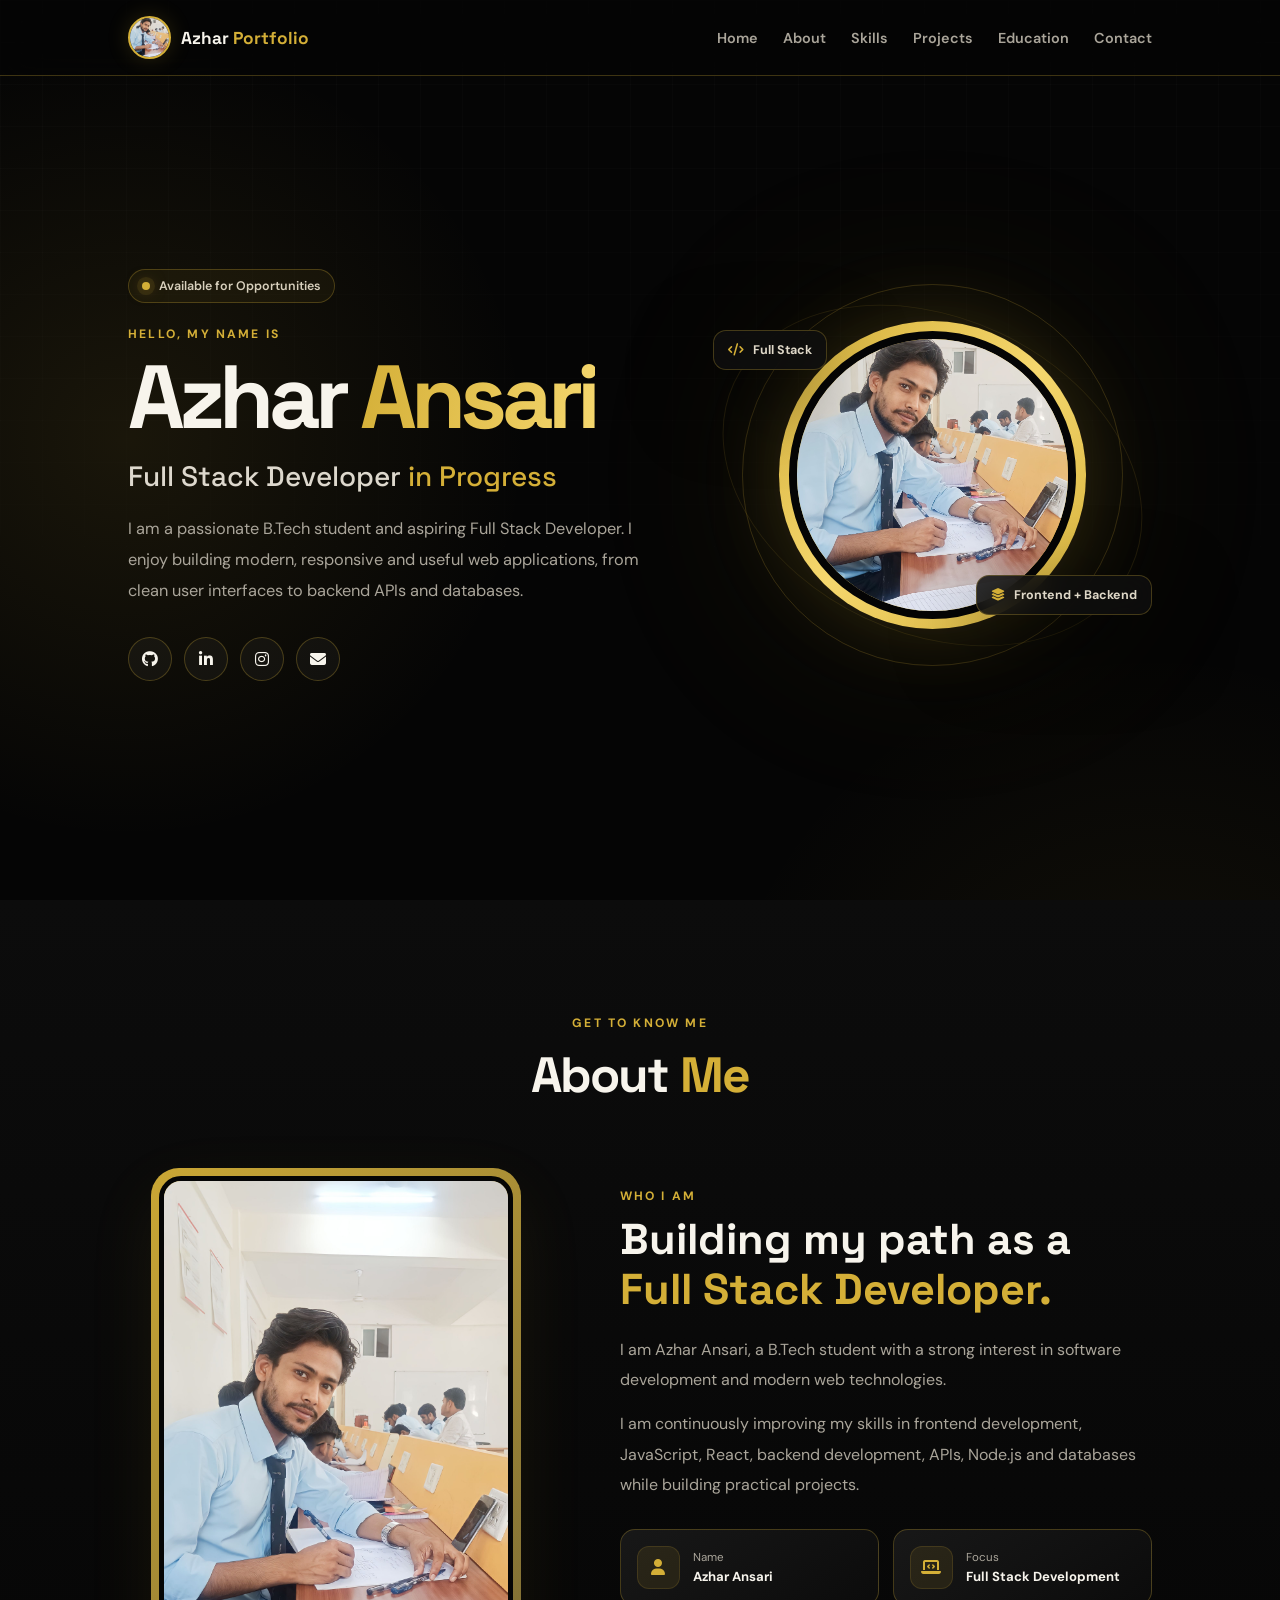
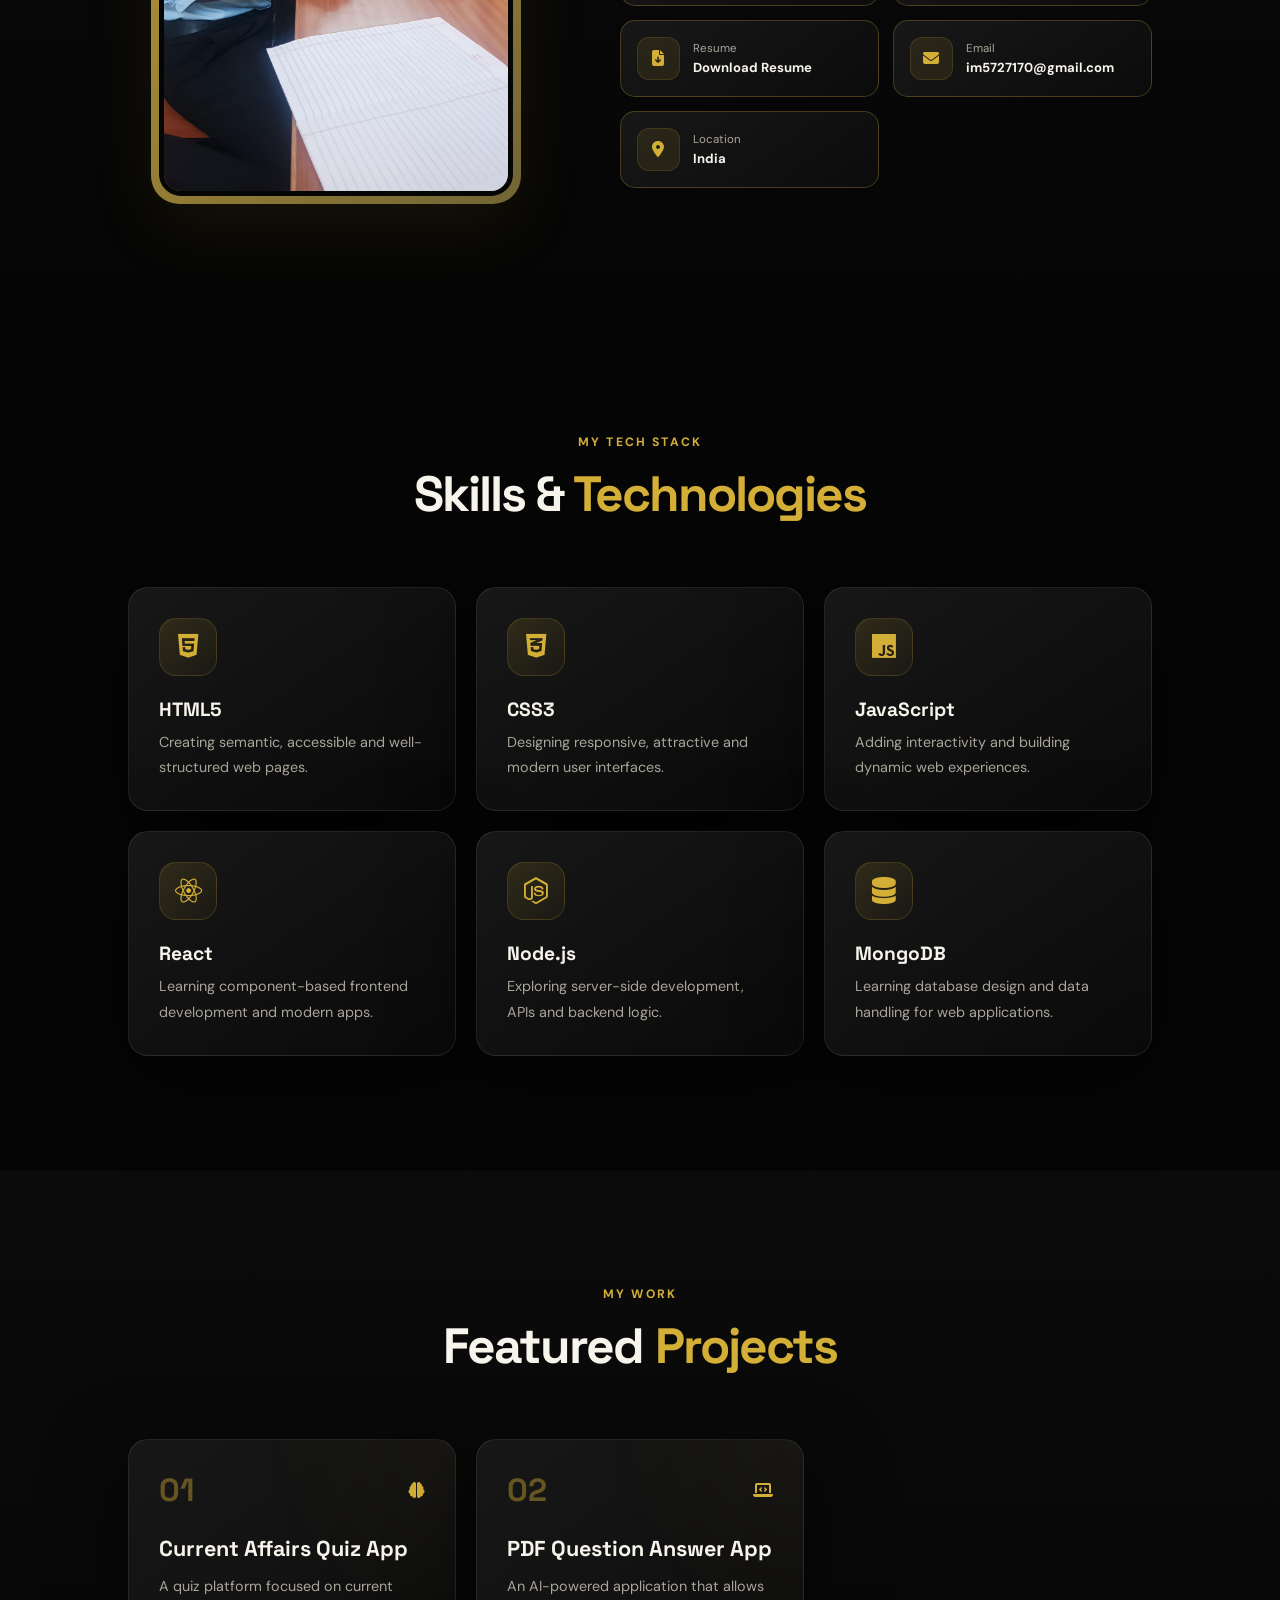
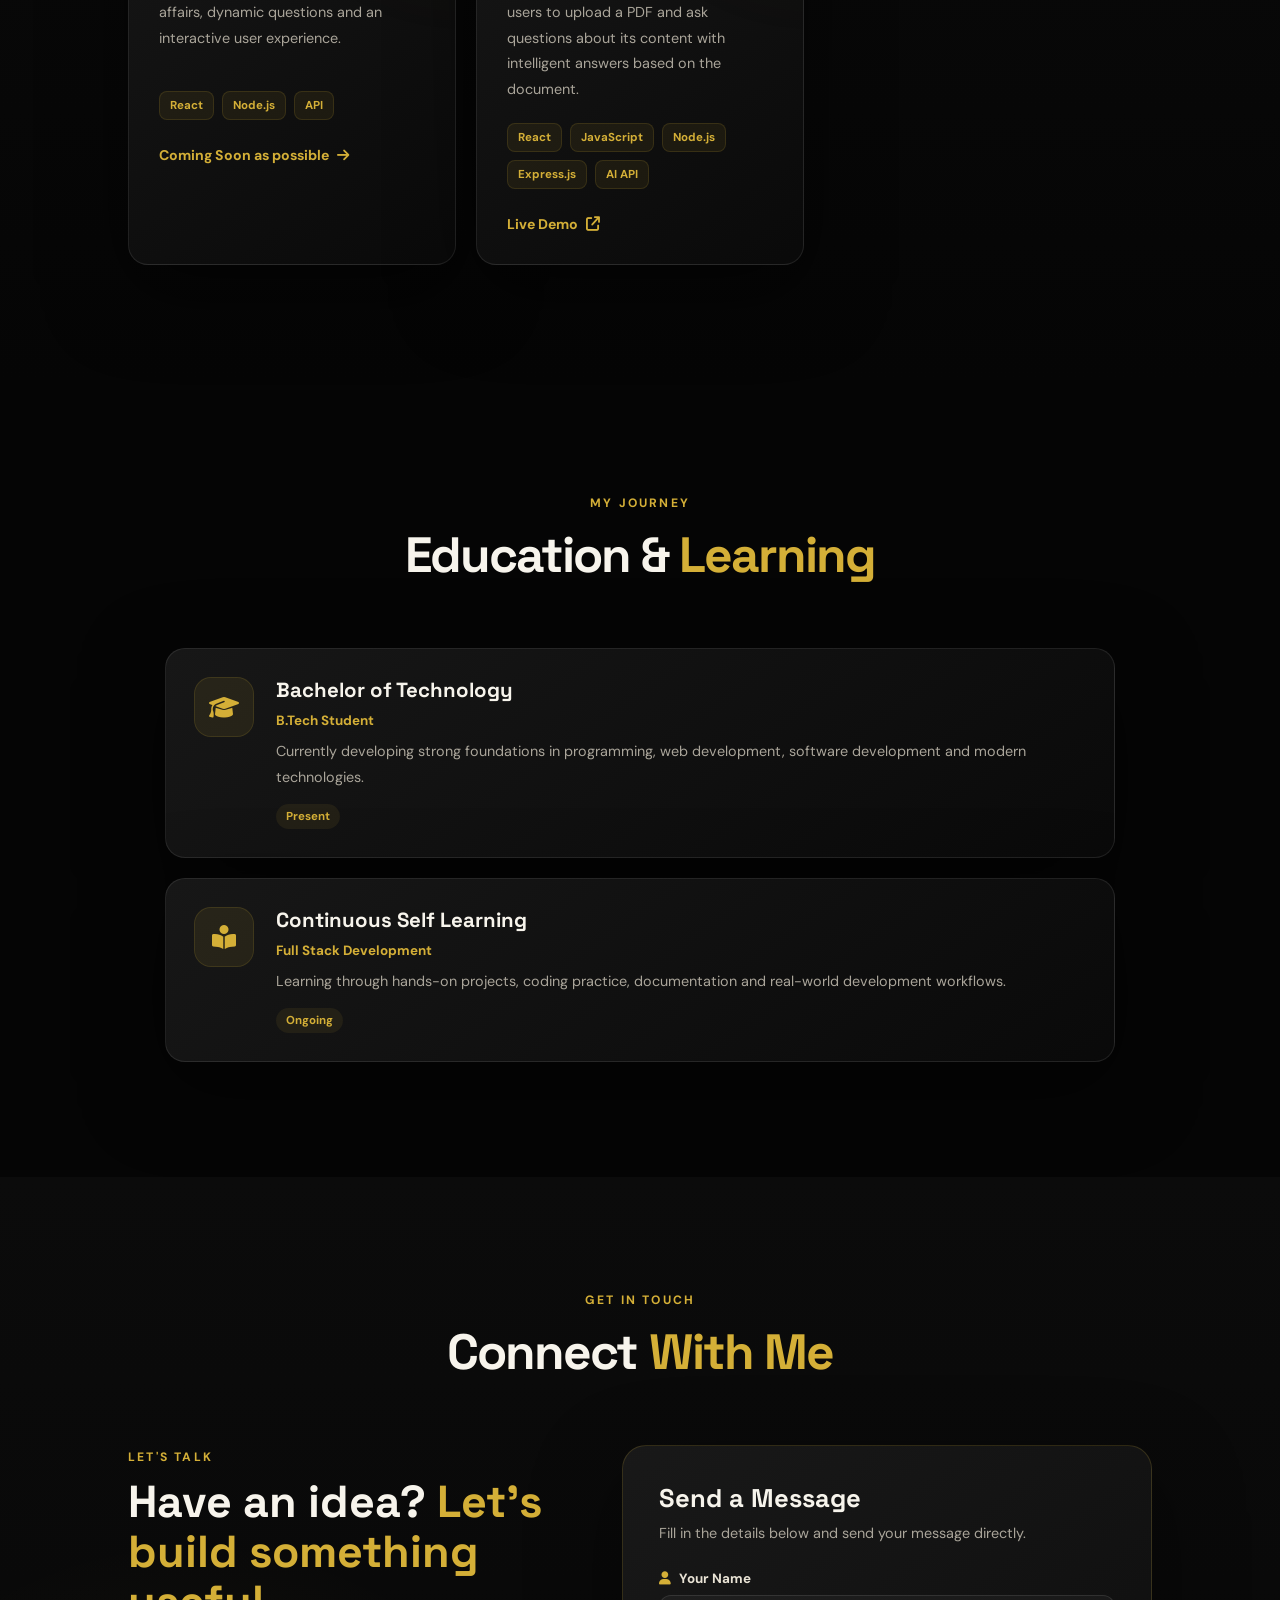
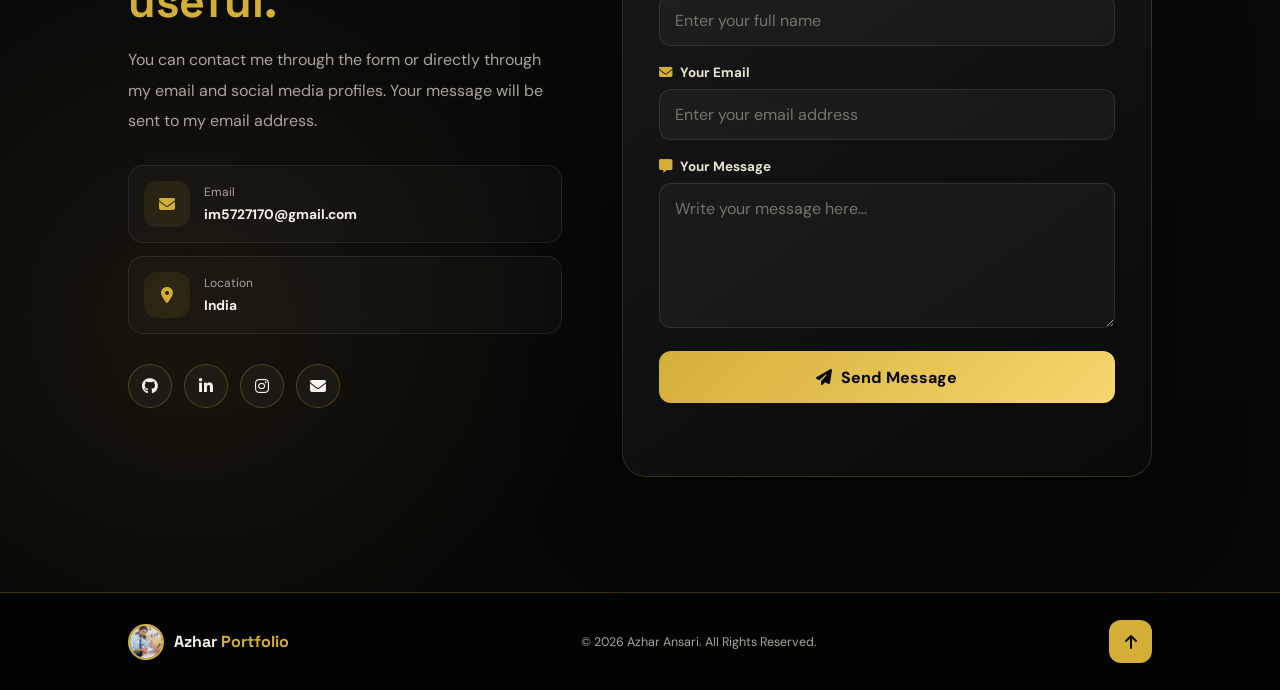
==== index.html @ 81a6ac92 "Sep 5, 2026, 10:34 PM" ====
<!DOCTYPE html>
<html lang="en">

<head>
    <meta charset="UTF-8">
    <meta name="viewport" content="width=device-width, initial-scale=1.0">

    <meta name="description" content="Azhar Ansari - Full Stack Developer Portfolio">

    <title>Azhar Ansari | Full Stack Developer</title>

    <!-- CSS -->
    <link rel="stylesheet" href="style.css">

    <!-- Font Awesome Icons -->
    <link rel="stylesheet" href="https://cdnjs.cloudflare.com/ajax/libs/font-awesome/6.5.2/css/all.min.css">
</head>

<body>

    <!-- ================= NAVBAR ================= -->

    <header class="header">

        <a href="#home" class="logo">

            <!-- Apni photo images folder me profile.jpg naam se rakho -->

            <img src="images/profile.jpg" alt="Azhar Ansari">

            <span>
                Azhar <b>Portfolio</b>
            </span>

        </a>


        <nav class="navbar">

            <a href="#home">Home</a>

            <a href="#about">About</a>

            <a href="#skills">Skills</a>

            <a href="#projects">Projects</a>

            <a href="#education">Education</a>

            <a href="#contact">Contact</a>

        </nav>

    </header>


    <main>

        <!-- ================= HOME ================= -->

        <section class="home" id="home">

            <div class="home-content">

                <div class="hero-badge">

                    <span class="status-dot"></span>

                    Available for Opportunities

                </div>


                <p class="eyebrow">
                    HELLO, MY NAME IS
                </p>


                <h1>
                    Azhar <span>Ansari</span>
                </h1>


                <h2>
                    Full Stack Developer
                    <span>in Progress</span>
                </h2>


                <p class="hero-description">

                    I am a passionate B.Tech student and aspiring Full Stack
                    Developer. I enjoy building modern, responsive and useful
                    web applications, from clean user interfaces to backend
                    APIs and databases.

                </p>

                <!-- Social Media -->

                <div class="social-icons">


                    <a href="https://github.com/CoderAzharAnsari62" target="_blank" rel="noopener noreferrer"
                        title="GitHub">

                        <i class="fa-brands fa-github"></i>

                    </a>


                    <a href="https://www.linkedin.com/in/azhar-ansari-329390325" target="_blank"
                        rel="noopener noreferrer" title="LinkedIn">

                        <i class="fa-brands fa-linkedin-in"></i>

                    </a>


                    <a href="https://www.instagram.com/ialexazhar62" target="_blank" rel="noopener noreferrer"
                        title="Instagram">

                        <i class="fa-brands fa-instagram"></i>

                    </a>


                    <a href="mailto:im5727170@gmail.com" title="Send Email">

                        <i class="fa-solid fa-envelope"></i>

                    </a>


                </div>

            </div>



            <!-- Profile Image -->

            <div class="hero-image-area">

                <div class="orbit orbit-one"></div>

                <div class="orbit orbit-two"></div>

                <div class="profile-glow"></div>


                <div class="profile-frame">

                    <img src="images/profile.jpg" alt="Azhar Ansari">

                </div>


                <div class="floating-card card-code">

                    <i class="fa-solid fa-code"></i>

                    <span>Full Stack</span>

                </div>


                <div class="floating-card card-stack">

                    <i class="fa-solid fa-layer-group"></i>

                    <span>Frontend + Backend</span>

                </div>

            </div>

        </section>



        <!-- ================= ABOUT ================= -->

        <section class="section about" id="about">

            <div class="section-heading">

                <p>GET TO KNOW ME</p>

                <h2>
                    About <span>Me</span>
                </h2>

            </div>


            <div class="about-grid">


                <div class="about-image">

                    <div class="about-image-frame">

                        <img src="images/profile.jpg" alt="Azhar Ansari">

                    </div>

                </div>



                <div class="about-content">

                    <span class="mini-label">
                        WHO I AM
                    </span>


                    <h3>

                        Building my path as a

                        <span>
                            Full Stack Developer.
                        </span>

                    </h3>


                    <p>

                        I am Azhar Ansari, a B.Tech student with a strong
                        interest in software development and modern web
                        technologies.

                    </p>


                    <p>

                        I am continuously improving my skills in frontend
                        development, JavaScript, React, backend development,
                        APIs, Node.js and databases while building practical
                        projects.

                    </p>



                    <div class="about-info">


                        <div class="info-item">

                            <i class="fa-solid fa-user"></i>

                            <div>

                                <small>Name</small>

                                <strong>Azhar Ansari</strong>

                            </div>

                        </div>



                        <div class="info-item">

                            <i class="fa-solid fa-laptop-code"></i>

                            <div>

                                <small>Focus</small>

                                <strong>
                                    Full Stack Development
                                </strong>

                            </div>

                        </div>

                        <a href="Azhar_Resume.pdf" class="info-item resume-btn" download>
                            <i class="fa-solid fa-file-arrow-down"></i>

                            <div>
                                <small>Resume</small>
                                <strong>Download Resume</strong>
                            </div>
                        </a>

                        <a class="info-item" href="mailto:im5727170@gmail.com">

                            <i class="fa-solid fa-envelope"></i>

                            <div>

                                <small>Email</small>

                                <strong>
                                    im5727170@gmail.com
                                </strong>

                            </div>

                        </a>



                        <div class="info-item">

                            <i class="fa-solid fa-location-dot"></i>

                            <div>

                                <small>Location</small>

                                <strong>India</strong>

                            </div>

                        </div>


                    </div>

                </div>


            </div>

        </section>



        <!-- ================= SKILLS ================= -->

        <section class="section skills" id="skills">

            <div class="section-heading">

                <p>MY TECH STACK</p>

                <h2>
                    Skills & <span>Technologies</span>
                </h2>

            </div>


            <div class="skills-grid">


                <article class="skill-card" onclick="window.location.href='html5.html'">

                    <div class="skill-icon">

                        <i class="fa-brands fa-html5"></i>

                    </div>

                    <h3>HTML5</h3>

                    <p>
                        Creating semantic, accessible and
                        well-structured web pages.
                    </p>

                </article>



                <article class="skill-card">

                    <div class="skill-icon">

                        <i class="fa-brands fa-css3-alt"></i>

                    </div>

                    <h3>CSS3</h3>

                    <p>
                        Designing responsive, attractive and
                        modern user interfaces.
                    </p>

                </article>



                <article class="skill-card">

                    <div class="skill-icon">

                        <i class="fa-brands fa-js"></i>

                    </div>

                    <h3>JavaScript</h3>

                    <p>
                        Adding interactivity and building
                        dynamic web experiences.
                    </p>

                </article>



                <article class="skill-card">

                    <div class="skill-icon">

                        <i class="fa-brands fa-react"></i>

                    </div>

                    <h3>React</h3>

                    <p>
                        Learning component-based frontend
                        development and modern apps.
                    </p>

                </article>



                <article class="skill-card">

                    <div class="skill-icon">

                        <i class="fa-brands fa-node-js"></i>

                    </div>

                    <h3>Node.js</h3>

                    <p>
                        Exploring server-side development,
                        APIs and backend logic.
                    </p>

                </article>



                <article class="skill-card">

                    <div class="skill-icon">

                        <i class="fa-solid fa-database"></i>

                    </div>

                    <h3>MongoDB</h3>

                    <p>
                        Learning database design and data
                        handling for web applications.
                    </p>

                </article>


            </div>

        </section>



        <!-- ================= PROJECTS ================= -->

        <section class="section projects" id="projects">

            <div class="section-heading">

                <p>MY WORK</p>

                <h2>
                    Featured <span>Projects</span>
                </h2>

            </div>


            <div class="projects-grid">


                <article class="project-card">

                    <div class="project-top">

                        <span>01</span>

                        <i class="fa-solid fa-brain"></i>

                    </div>


                    <h3>
                        Current Affairs Quiz App
                    </h3>


                    <p>

                        A quiz platform focused on current affairs,
                        dynamic questions and an interactive user
                        experience.

                    </p>


                    <div class="project-tags">

                        <span>React</span>

                        <span>Node.js</span>

                        <span>API</span>

                    </div>


                    <a href="#home" class="project-link">

                        Coming Soon as possible

                        <i class="fa-solid fa-arrow-right"></i>

                    </a>

                </article>



                <!-- <article class="project-card">

                    <div class="project-top">

                        <span>02</span>

                        <i class="fa-solid fa-list-check"></i>

                    </div>


                    <h3>
                        Task Management App
                    </h3>


                    <p>

                        A practical application for organizing tasks
                        with a clean interface and simple productivity
                        focused functionality.

                    </p>


                    <div class="project-tags">

                        <span>HTML</span>

                        <span>CSS</span>

                        <span>JavaScript</span>

                    </div>


                    <a href="#home" class="project-link">

                        Project Details

                        <i class="fa-solid fa-arrow-right"></i>

                    </a>

                </article> -->



                <!-- <article class="project-card">

                    <div class="project-top">

                        <span>03</span>

                        <i class="fa-solid fa-laptop-code"></i>

                    </div>


                    <h3>
                        Developer Portfolio
                    </h3>


                    <p>

                        A responsive personal portfolio built to
                        showcase my skills, projects, social profiles
                        and development journey.

                    </p>


                    <div class="project-tags">

                        <span>HTML</span>

                        <span>CSS</span>

                        <span>Responsive</span>

                    </div>


                    <a href="#home" class="project-link">

                        View Project

                        <i class="fa-solid fa-arrow-right"></i>

                    </a>

                </article> -->

                <!-- PROJECT 02 -->
                <article class="project-card">

                    <div class="project-top">
                        <span>02</span>
                        <i class="fa-solid fa-laptop-code"></i>
                    </div>

                    <h3>
                        PDF Question Answer App
                    </h3>

                    <p>
                        An AI-powered application that allows users to upload
                        a PDF and ask questions about its content with intelligent
                        answers based on the document.
                    </p>

                    <div class="project-tags">
                        <span>React</span>
                        <span>JavaScript</span>
                        <span>Node.js</span>
                        <span>Express.js</span>
                        <span>AI API</span>
                    </div>

                    <a href="https://pdf-question-app-frontend.onrender.com" class="project-link" target="_blank"
                        rel="noopener noreferrer">

                        Live Demo

                        <i class="fa-solid fa-arrow-up-right-from-square"></i>

                    </a>

                </article>

            </div>

        </section>



        <!-- ================= EDUCATION ================= -->

        <section class="section education" id="education">

            <div class="section-heading">

                <p>MY JOURNEY</p>

                <h2>
                    Education & <span>Learning</span>
                </h2>

            </div>


            <div class="education-list">


                <article class="education-card">

                    <div class="education-icon">

                        <i class="fa-solid fa-graduation-cap"></i>

                    </div>


                    <div>

                        <h3>
                            Bachelor of Technology
                        </h3>


                        <span class="education-role">
                            B.Tech Student
                        </span>


                        <p>

                            Currently developing strong foundations
                            in programming, web development,
                            software development and modern
                            technologies.

                        </p>


                        <span class="education-status">
                            Present
                        </span>

                    </div>

                </article>



                <article class="education-card">

                    <div class="education-icon">

                        <i class="fa-solid fa-book-open-reader"></i>

                    </div>


                    <div>

                        <h3>
                            Continuous Self Learning
                        </h3>


                        <span class="education-role">
                            Full Stack Development
                        </span>


                        <p>

                            Learning through hands-on projects,
                            coding practice, documentation and
                            real-world development workflows.

                        </p>


                        <span class="education-status">
                            Ongoing
                        </span>

                    </div>

                </article>


            </div>

        </section>



        <!-- ================= CONTACT ================= -->

        <section class="section contact" id="contact">

            <div class="section-heading">

                <p>GET IN TOUCH</p>

                <h2>
                    Connect <span>With Me</span>
                </h2>

            </div>


            <div class="contact-grid">


                <div class="contact-content">

                    <span class="mini-label">
                        LET'S TALK
                    </span>


                    <h3>

                        Have an idea?

                        <span>
                            Let's build something useful.
                        </span>

                    </h3>


                    <p>

                        You can contact me through the form or
                        directly through my email and social media
                        profiles. Your message will be sent to my
                        email address.

                    </p>



                    <div class="contact-list">


                        <a href="mailto:im5727170@gmail.com" class="contact-item">

                            <div class="contact-item-icon">

                                <i class="fa-solid fa-envelope"></i>

                            </div>


                            <div>

                                <small>Email</small>

                                <strong>
                                    im5727170@gmail.com
                                </strong>

                            </div>

                        </a>



                        <div class="contact-item">

                            <div class="contact-item-icon">

                                <i class="fa-solid fa-location-dot"></i>

                            </div>


                            <div>

                                <small>Location</small>

                                <strong>India</strong>

                            </div>

                        </div>


                    </div>



                    <div class="social-icons contact-social">


                        <a href="https://github.com/CoderAzharAnsari62" target="_blank">

                            <i class="fa-brands fa-github"></i>

                        </a>



                        <a href="https://www.linkedin.com/in/azhar-ansari-329390325" target="_blank">

                            <i class="fa-brands fa-linkedin-in"></i>

                        </a>



                        <a href="https://www.instagram.com/ialexazhar62" target="_blank">

                            <i class="fa-brands fa-instagram"></i>

                        </a>



                        <a href="mailto:im5727170@gmail.com">

                            <i class="fa-solid fa-envelope"></i>

                        </a>


                    </div>


                </div>



                <!-- CONTACT FORM -->

                <div class="contact-form-card">


                    <div class="form-heading">

                        <h3>Send a Message</h3>

                        <p>
                            Fill in the details below and send your
                            message directly.
                        </p>

                    </div>



                    <form id="contactForm" action="https://formsubmit.co/ajax/im5727170@gmail.com" method="POST">


                        <input type="hidden" name="_subject" value="New Message from Azhar Ansari Portfolio">


                        <input type="hidden" name="_captcha" value="false">


                        <input type="hidden" name="_template" value="table">


                        <!-- Anti Spam -->

                        <input type="text" name="_honey" class="honeypot" tabindex="-1" autocomplete="off">



                        <div class="form-group">

                            <label for="name">

                                <i class="fa-solid fa-user"></i>

                                Your Name

                            </label>


                            <input type="text" id="name" name="name" placeholder="Enter your full name" required>

                        </div>



                        <div class="form-group">

                            <label for="email">

                                <i class="fa-solid fa-envelope"></i>

                                Your Email

                            </label>


                            <input type="email" id="email" name="email" placeholder="Enter your email address" required>

                        </div>



                        <div class="form-group">

                            <label for="message">

                                <i class="fa-solid fa-message"></i>

                                Your Message

                            </label>


                            <textarea id="message" name="message" placeholder="Write your message here..."
                                required></textarea>

                        </div>



                        <button type="submit" class="submit-btn" id="submitButton">

                            <i class="fa-solid fa-paper-plane"></i>

                            <span>Send Message</span>

                        </button>



                        <!-- Success / Error Text -->

                        <p id="formStatus" class="form-status" aria-live="polite"></p>


                    </form>

                </div>


            </div>

        </section>

    </main>



    <!-- ================= FOOTER ================= -->

    <footer>


        <a href="#home" class="footer-brand">

            <img src="images/profile.jpg" alt="Azhar Ansari">

            <span>
                Azhar <b>Portfolio</b>
            </span>

        </a>


        <p>
            © 2026 Azhar Ansari. All Rights Reserved.

        </p>


        <a href="#home" class="back-top" title="Back to top">

            <i class="fa-solid fa-arrow-up"></i>

        </a>


    </footer>



    <!-- JAVASCRIPT -->

    <script src="script.js"></script>


</body>

</html>
---- style.css ----
@import url("https://fonts.googleapis.com/css2?family=DM+Sans:wght@400;500;600;700&family=Space+Grotesk:wght@500;600;700&display=swap");

:root {
    --bg: #050505;
    --bg-soft: #0b0b0b;
    --panel: #101010;
    --panel-strong: #151515;

    --text: #f7f4ec;
    --muted: #aaa59a;

    --primary: #d4af37;
    --primary-2: #f5d76e;
    --primary-dark: #a98620;

    --gold-soft: rgba(212, 175, 55, 0.12);
    --gold-border: rgba(212, 175, 55, 0.28);

    --line: rgba(255, 255, 255, 0.09);

    --success: #70d99b;
    --danger: #ff7070;

    --shadow: 0 25px 80px rgba(0, 0, 0, 0.55);
}

/* ================= RESET ================= */

* {
    margin: 0;
    padding: 0;
    box-sizing: border-box;
}

html {
    scroll-behavior: smooth;
    scroll-padding-top: 95px;
}

body {
    font-family: "DM Sans", sans-serif;
    color: var(--text);

    background:
        radial-gradient(
            circle at 10% 8%,
            rgba(212, 175, 55, 0.10),
            transparent 25rem
        ),
        radial-gradient(
            circle at 90% 20%,
            rgba(212, 175, 55, 0.07),
            transparent 28rem
        ),
        var(--bg);

    overflow-x: hidden;
}

body::before {
    content: "";
    position: fixed;
    inset: 0;
    pointer-events: none;

    background-image:
        linear-gradient(
            rgba(255, 255, 255, 0.018) 1px,
            transparent 1px
        ),
        linear-gradient(
            90deg,
            rgba(255, 255, 255, 0.018) 1px,
            transparent 1px
        );

    background-size: 42px 42px;

    mask-image: linear-gradient(
        to bottom,
        black,
        transparent 85%
    );
}

img {
    display: block;
    max-width: 100%;
}

a {
    color: inherit;
}

section {
    position: relative;
}

/* ================= COMMON ================= */

.section {
    padding: 115px 10%;
}

.section-heading {
    text-align: center;
    margin-bottom: 62px;
}

.section-heading p,
.eyebrow,
.mini-label {
    color: var(--primary);
    font-size: 0.76rem;
    font-weight: 700;
    letter-spacing: 0.18em;
}

.section-heading p {
    margin-bottom: 12px;
}

.section-heading h2 {
    font-family: "Space Grotesk", sans-serif;
    font-size: clamp(2rem, 4vw, 3.1rem);
    letter-spacing: -0.04em;
}

.section-heading h2 span,
.about-content h3 span,
.contact-content h3 span {
    color: var(--primary);
}

/* ================= NAVBAR ================= */

.header {
    position: fixed;
    top: 0;
    left: 0;

    width: 100%;
    min-height: 76px;

    padding: 0 10%;

    display: flex;
    align-items: center;
    justify-content: space-between;

    gap: 25px;

    background: rgba(5, 5, 5, 0.82);

    border-bottom: 1px solid var(--gold-border);

    backdrop-filter: blur(18px);
    -webkit-backdrop-filter: blur(18px);

    z-index: 1000;
}

.logo,
.footer-brand {
    display: inline-flex;
    align-items: center;
    gap: 10px;

    text-decoration: none;

    font-family: "Space Grotesk", sans-serif;
    font-weight: 700;
}

.logo img {
    width: 43px;
    height: 43px;

    object-fit: cover;

    border-radius: 50%;

    border: 2px solid var(--primary);

    box-shadow:
        0 0 22px rgba(212, 175, 55, 0.18);
}

.logo span {
    font-size: 1.08rem;
}

.logo b,
.footer-brand b {
    color: var(--primary);
}

.navbar {
    display: flex;
    align-items: center;
    gap: 25px;
}

.navbar a {
    position: relative;

    color: var(--muted);

    text-decoration: none;

    font-size: 0.9rem;
    font-weight: 600;

    transition: color 0.25s ease;
}

.navbar a::after {
    content: "";

    position: absolute;

    left: 0;
    bottom: -9px;

    width: 0;
    height: 2px;

    background: linear-gradient(
        90deg,
        var(--primary),
        var(--primary-2)
    );

    border-radius: 99px;

    transition: width 0.25s ease;
}

.navbar a:hover {
    color: var(--primary-2);
}

.navbar a:hover::after {
    width: 100%;
}

/* ================= HOME ================= */

.home {
    min-height: 100vh;

    padding: 140px 10% 90px;

    display: grid;

    grid-template-columns:
        1.08fr
        0.92fr;

    align-items: center;

    gap: 70px;
}

.home-content {
    max-width: 690px;
}

.hero-badge {
    width: fit-content;

    display: inline-flex;
    align-items: center;

    gap: 9px;

    padding: 8px 13px;
    margin-bottom: 23px;

    color: #d8d0bd;

    background: rgba(212, 175, 55, 0.055);

    border: 1px solid var(--gold-border);

    border-radius: 999px;

    font-size: 0.78rem;
    font-weight: 600;
}

.status-dot {
    width: 8px;
    height: 8px;

    border-radius: 50%;

    background: var(--primary);

    box-shadow:
        0 0 0 5px rgba(212, 175, 55, 0.10),
        0 0 15px rgba(212, 175, 55, 0.5);
}

.eyebrow {
    margin-bottom: 12px;
}

.home h1 {
    font-family: "Space Grotesk", sans-serif;

    font-size: clamp(
        3.5rem,
        7vw,
        6.1rem
    );

    line-height: 0.96;

    letter-spacing: -0.065em;

    margin-bottom: 18px;
}

.home h1 span {
    background:
        linear-gradient(
            100deg,
            var(--primary),
            var(--primary-2)
        );

    -webkit-background-clip: text;
    background-clip: text;

    color: transparent;
}

.home h2 {
    font-family: "Space Grotesk", sans-serif;

    font-size: clamp(
        1.25rem,
        2.4vw,
        1.75rem
    );

    font-weight: 500;

    color: #ddd8cd;

    margin-bottom: 20px;
}

.home h2 span {
    color: var(--primary);
}

.hero-description {
    max-width: 630px;

    color: var(--muted);

    font-size: 1.02rem;

    line-height: 1.9;
}

/* ================= SOCIAL ICONS ================= */

.social-icons {
    display: flex;
    flex-wrap: wrap;

    gap: 12px;

    margin-top: 30px;
}

.social-icons a {
    width: 44px;
    height: 44px;

    display: grid;
    place-items: center;

    text-decoration: none;

    color: var(--text);

    background: rgba(255, 255, 255, 0.035);

    border: 1px solid var(--gold-border);

    border-radius: 50%;

    transition:
        transform 0.25s ease,
        color 0.25s ease,
        background 0.25s ease,
        border-color 0.25s ease;
}

.social-icons a:hover {
    transform: translateY(-5px);

    color: #080706;

    background: var(--primary);

    border-color: var(--primary);

    box-shadow:
        0 8px 25px rgba(212, 175, 55, 0.22);
}

/* ================= HERO IMAGE ================= */

.hero-image-area {
    position: relative;

    width: min(100%, 480px);

    aspect-ratio: 1;

    margin-inline: auto;

    display: grid;
    place-items: center;
}

.profile-glow {
    position: absolute;

    width: 65%;
    height: 65%;

    border-radius: 50%;

    background: var(--primary);

    filter: blur(120px);

    opacity: 0.13;
}

.profile-frame {
    position: relative;

    width: 70%;

    aspect-ratio: 1;

    padding: 10px;

    border-radius: 50%;

    background:
        linear-gradient(
            135deg,
            var(--primary),
            var(--primary-2),
            var(--primary)
        );

    box-shadow:
        0 0 80px rgba(212, 175, 55, 0.18);

    z-index: 2;
}

.profile-frame img {
    width: 100%;
    height: 100%;

    object-fit: cover;

    border-radius: 50%;

    border: 8px solid var(--bg);
}

.orbit {
    position: absolute;

    border: 1px solid rgba(212, 175, 55, 0.20);

    border-radius: 50%;
}

.orbit-one {
    width: 87%;
    height: 87%;
}

.orbit-two {
    width: 100%;
    height: 100%;

    border-color: rgba(212, 175, 55, 0.12);

    transform:
        rotate(25deg)
        scaleY(0.72);
}

.floating-card {
    position: absolute;

    z-index: 3;

    display: flex;
    align-items: center;

    gap: 9px;

    padding: 11px 14px;

    color: #ded7c7;

    background: rgba(15, 15, 15, 0.86);

    border: 1px solid var(--gold-border);

    border-radius: 13px;

    backdrop-filter: blur(12px);

    font-size: 0.78rem;
    font-weight: 700;

    box-shadow: var(--shadow);
}

.floating-card i {
    color: var(--primary);
}

.card-code {
    top: 17%;
    left: 0;
}

.card-stack {
    right: 0;
    bottom: 18%;
}

/* ================= ABOUT ================= */

.about {
    background:
        linear-gradient(
            180deg,
            #0c0c0c,
            #050505
        );
}

.about-grid {
    max-width: 1150px;

    margin: auto;

    display: grid;

    grid-template-columns:
        0.9fr
        1.15fr;

    gap: 75px;

    align-items: center;
}

.about-image {
    display: flex;
    justify-content: center;
}

.about-image-frame {
    width: min(100%, 370px);

    padding: 8px;

    border-radius: 28px;

    background:
        linear-gradient(
            135deg,
            rgba(212, 175, 55, 0.95),
            rgba(245, 215, 110, 0.45)
        );

    box-shadow:
        0 25px 70px rgba(212, 175, 55, 0.08);
}

.about-image-frame img {
    width: 100%;

    border-radius: 22px;

    border: 5px solid var(--bg);
}

.about-content h3 {
    max-width: 650px;

    margin: 10px 0 20px;

    font-family: "Space Grotesk", sans-serif;

    font-size: clamp(
        1.8rem,
        3.5vw,
        2.7rem
    );

    line-height: 1.15;
}

.about-content > p {
    color: var(--muted);

    line-height: 1.9;

    margin-bottom: 14px;
}

.about-info {
    display: grid;

    grid-template-columns:
        repeat(
            2,
            minmax(0, 1fr)
        );

    gap: 14px;

    margin-top: 28px;
}

.info-item {
    min-width: 0;

    padding: 16px;

    display: flex;
    align-items: center;

    gap: 13px;

    text-decoration: none;

    background:
        linear-gradient(
            145deg,
            rgba(25, 25, 25, 0.95),
            rgba(12, 12, 12, 0.95)
        );

    border: 1px solid var(--gold-border);

    border-radius: 15px;

    transition:
        transform 0.25s ease,
        border-color 0.25s ease,
        box-shadow 0.25s ease;
}

.info-item:hover {
    transform: translateY(-4px);

    border-color: rgba(212, 175, 55, 0.55);

    box-shadow:
        0 12px 35px rgba(212, 175, 55, 0.08);
}

.info-item > i {
    width: 43px;
    height: 43px;

    flex-shrink: 0;

    display: grid;
    place-items: center;

    color: var(--primary);

    background:
        rgba(212, 175, 55, 0.10);

    border: 1px solid rgba(212, 175, 55, 0.15);

    border-radius: 12px;
}

.info-item div {
    min-width: 0;

    display: grid;

    gap: 3px;
}

.info-item small {
    color: var(--muted);

    font-size: 0.72rem;
}

.info-item strong {
    font-size: 0.82rem;

    overflow-wrap: anywhere;
}

/* ================= RESUME BUTTON ================= */

.resume-btn {
    cursor: pointer;
}

.resume-btn:hover {
    transform: translateY(-4px);
}

/* ================= SKILLS ================= */

.skills-grid,
.projects-grid {
    max-width: 1150px;

    margin: auto;

    display: grid;

    grid-template-columns:
        repeat(3, 1fr);

    gap: 20px;
}

.skill-card,
.project-card,
.education-card {
    position: relative;

    overflow: hidden;

    background:
        linear-gradient(
            145deg,
            rgba(24, 24, 24, 0.96),
            rgba(10, 10, 10, 0.96)
        );

    border: 1px solid var(--line);

    box-shadow: var(--shadow);
}

.skill-card {
    padding: 30px;

    border-radius: 20px;

    transition:
        transform 0.28s ease,
        border-color 0.28s ease,
        box-shadow 0.28s ease;
}

.skill-card:hover,
.project-card:hover {
    transform: translateY(-9px);

    border-color:
        rgba(212, 175, 55, 0.45);

    box-shadow:
        0 25px 70px rgba(0, 0, 0, 0.60);
}

.skill-icon {
    width: 58px;
    height: 58px;

    display: grid;
    place-items: center;

    margin-bottom: 21px;

    color: var(--primary);

    background:
        linear-gradient(
            135deg,
            rgba(212, 175, 55, 0.14),
            rgba(212, 175, 55, 0.04)
        );

    border: 1px solid
        rgba(212, 175, 55, 0.18);

    border-radius: 17px;

    font-size: 1.7rem;
}

.skill-card h3 {
    font-family: "Space Grotesk", sans-serif;

    font-size: 1.2rem;

    margin-bottom: 8px;
}

.skill-card p {
    color: var(--muted);

    font-size: 0.9rem;

    line-height: 1.75;
}

/* Skill Short Notes */

.skill-topics {
    max-height: 0;
    opacity: 0;
    overflow: hidden;
    margin-top: 0;
    padding-top: 0;
    border-top: 0;
    transition: 
        max-height 0.4s ease,
        opacity 0.3s ease,
        margin 0.3s ease,
        padding 0.3s ease;
}

.skill-card.active .skill-topics {
    max-height: 1000px;
    opacity: 1;
    margin-top: 18px;
    padding-top: 16px;
    border-top: 1px solid var(--gold-border);
}

.skill-topics h4 {
    color: var(--primary);
    margin-bottom: 12px;
    font-size: 1rem;
}

.skill-topics p {
    margin-bottom: 10px;
    color: var(--muted);
    font-size: 0.85rem;
    line-height: 1.6;
}

.skill-topics code {
    color: var(--primary-2);
}



/* ================= PROJECTS ================= */

.projects {
    background:
        linear-gradient(
            180deg,
            #0b0b0b,
            #050505
        );
}

.project-card {
    padding: 30px;

    min-height: 340px;

    border-radius: 20px;

    transition:
        transform 0.28s ease,
        border-color 0.28s ease;
}

.project-card::before {
    content: "";

    position: absolute;

    width: 180px;
    height: 180px;

    top: -100px;
    right: -100px;

    border-radius: 50%;

    background: var(--primary);

    filter: blur(90px);

    opacity: 0.07;
}

.project-top {
    position: relative;

    display: flex;
    align-items: center;
    justify-content: space-between;

    color: var(--primary);

    margin-bottom: 25px;
}

.project-top span {
    color:
        rgba(212, 175, 55, 0.42);

    font-family: "Space Grotesk", sans-serif;

    font-size: 2rem;

    font-weight: 700;
}

.project-card h3 {
    position: relative;

    font-family: "Space Grotesk", sans-serif;

    font-size: 1.35rem;

    margin-bottom: 12px;
}

.project-card p {
    position: relative;

    min-height: 97px;

    color: var(--muted);

    font-size: 0.9rem;

    line-height: 1.8;
}

.project-tags {
    position: relative;

    display: flex;
    flex-wrap: wrap;

    gap: 8px;

    margin: 20px 0 24px;
}

.project-tags span {
    padding: 6px 10px;

    color: var(--primary);

    background:
        rgba(212, 175, 55, 0.08);

    border:
        1px solid rgba(212, 175, 55, 0.14);

    border-radius: 8px;

    font-size: 0.72rem;

    font-weight: 700;
}

.project-link {
    position: relative;

    display: inline-flex;
    align-items: center;

    gap: 8px;

    color: var(--primary);

    text-decoration: none;

    font-size: 0.88rem;

    font-weight: 700;

    transition:
        gap 0.25s ease,
        color 0.25s ease;
}

.project-link:hover {
    gap: 13px;

    color: var(--primary-2);
}

/* ================= EDUCATION ================= */

.education-list {
    max-width: 950px;

    margin: auto;

    display: grid;

    gap: 20px;
}

.education-card {
    padding: 28px;

    display: flex;

    gap: 22px;

    border-radius: 20px;

    transition:
        transform 0.28s ease,
        border-color 0.28s ease;
}

.education-card:hover {
    transform: translateX(8px);

    border-color:
        rgba(212, 175, 55, 0.40);
}

.education-icon {
    width: 60px;
    height: 60px;

    flex-shrink: 0;

    display: grid;
    place-items: center;

    color: var(--primary);

    background:
        rgba(212, 175, 55, 0.09);

    border:
        1px solid rgba(212, 175, 55, 0.14);

    border-radius: 17px;

    font-size: 1.5rem;
}

.education-card h3 {
    font-family: "Space Grotesk", sans-serif;

    font-size: 1.28rem;

    margin-bottom: 6px;
}

.education-role {
    display: inline-block;

    color: var(--primary);

    font-size: 0.84rem;

    font-weight: 700;

    margin-bottom: 10px;
}

.education-card p {
    color: var(--muted);

    line-height: 1.75;

    font-size: 0.9rem;
}

.education-status {
    display: inline-block;

    margin-top: 14px;

    padding: 5px 10px;

    color: var(--primary);

    background:
        rgba(212, 175, 55, 0.08);

    border-radius: 999px;

    font-size: 0.72rem;

    font-weight: 700;
}

/* ================= CONTACT ================= */

.contact {
    background:
        radial-gradient(
            circle at 15% 75%,
            rgba(212, 175, 55, 0.08),
            transparent 25rem
        ),
        linear-gradient(
            180deg,
            #0b0b0b,
            #060606
        );
}

.contact-grid {
    max-width: 1150px;

    margin: auto;

    display: grid;

    grid-template-columns:
        0.9fr
        1.1fr;

    gap: 60px;

    align-items: start;
}

.contact-content h3 {
    margin: 11px 0 18px;

    font-family: "Space Grotesk", sans-serif;

    font-size: clamp(
        2rem,
        3.5vw,
        2.8rem
    );

    line-height: 1.12;
}

.contact-content > p {
    max-width: 530px;

    color: var(--muted);

    line-height: 1.9;
}

.contact-list {
    display: grid;

    gap: 13px;

    margin-top: 28px;
}

.contact-item {
    display: flex;
    align-items: center;

    gap: 14px;

    padding: 15px;

    text-decoration: none;

    background:
        rgba(255, 255, 255, 0.025);

    border:
        1px solid var(--line);

    border-radius: 15px;

    transition:
        transform 0.25s ease,
        border-color 0.25s ease;
}

.contact-item:hover {
    transform: translateX(5px);

    border-color:
        rgba(212, 175, 55, 0.36);
}

.contact-item-icon {
    width: 46px;
    height: 46px;

    flex-shrink: 0;

    display: grid;
    place-items: center;

    color: var(--primary);

    background:
        rgba(212, 175, 55, 0.09);

    border-radius: 13px;
}

.contact-item small {
    display: block;

    color: var(--muted);

    font-size: 0.75rem;

    margin-bottom: 3px;
}

.contact-item strong {
    font-size: 0.86rem;

    overflow-wrap: anywhere;
}

/* ================= CONTACT FORM ================= */

.contact-form-card {
    padding: 36px;

    background:
        linear-gradient(
            145deg,
            rgba(25, 25, 25, 0.98),
            rgba(10, 10, 10, 0.98)
        );

    border:
        1px solid rgba(212, 175, 55, 0.18);

    border-radius: 24px;

    box-shadow:
        0 30px 90px rgba(0, 0, 0, 0.45);
}

.form-heading h3 {
    font-family: "Space Grotesk", sans-serif;

    font-size: 1.6rem;

    margin-bottom: 7px;
}

.form-heading p {
    color: var(--muted);

    font-size: 0.9rem;

    line-height: 1.7;

    margin-bottom: 25px;
}

.form-group {
    margin-bottom: 18px;
}

.form-group label {
    display: block;

    margin-bottom: 8px;

    color: #e9e3d5;

    font-size: 0.84rem;

    font-weight: 700;
}

.form-group label i {
    color: var(--primary);

    margin-right: 5px;
}

.form-group input,
.form-group textarea {
    width: 100%;

    padding: 14px 15px;

    color: var(--text);

    font: inherit;

    background:
        rgba(255, 255, 255, 0.035);

    border:
        1px solid rgba(255, 255, 255, 0.10);

    border-radius: 12px;

    outline: none;

    transition:
        border-color 0.22s ease,
        box-shadow 0.22s ease,
        background 0.22s ease;
}

.form-group input::placeholder,
.form-group textarea::placeholder {
    color: #77736b;
}

.form-group input:focus,
.form-group textarea:focus {
    background:
        rgba(255, 255, 255, 0.055);

    border-color:
        rgba(212, 175, 55, 0.75);

    box-shadow:
        0 0 0 4px
        rgba(212, 175, 55, 0.07);
}

.form-group textarea {
    min-height: 145px;

    resize: vertical;
}

.honeypot {
    position: absolute !important;

    left: -9999px !important;

    opacity: 0 !important;

    pointer-events: none !important;
}

/* ================= SUBMIT BUTTON ================= */

.submit-btn {
    width: 100%;

    min-height: 52px;

    border: none;

    border-radius: 12px;

    cursor: pointer;

    display: inline-flex;

    align-items: center;

    justify-content: center;

    gap: 9px;

    color: #080706;

    background:
        linear-gradient(
            135deg,
            var(--primary),
            var(--primary-2)
        );

    font: inherit;

    font-weight: 800;

    transition:
        transform 0.22s ease,
        box-shadow 0.22s ease,
        opacity 0.22s ease;
}

.submit-btn:hover:not(:disabled) {
    transform: translateY(-3px);

    box-shadow:
        0 18px 40px
        rgba(212, 175, 55, 0.20);
}

.submit-btn:disabled {
    cursor: not-allowed;

    opacity: 0.72;
}

.form-status {
    min-height: 24px;

    margin-top: 13px;

    text-align: center;

    font-size: 0.9rem;

    font-weight: 700;

    letter-spacing: 0.01em;
}

.form-status.success {
    color: var(--success);
}

.form-status.error {
    color: var(--danger);
}

/* ================= FOOTER ================= */

footer {
    padding: 27px 10%;

    display: flex;

    align-items: center;

    justify-content: space-between;

    gap: 25px;

    background: #030303;

    border-top:
        1px solid var(--gold-border);
}

.footer-brand img {
    width: 36px;
    height: 36px;

    object-fit: cover;

    border-radius: 50%;

    border:
        2px solid var(--primary);
}

footer p {
    color: var(--muted);

    font-size: 0.78rem;
}

.back-top {
    width: 43px;
    height: 43px;

    display: grid;
    place-items: center;

    text-decoration: none;

    color: #080706;

    background: var(--primary);

    border-radius: 12px;

    transition:
        transform 0.22s ease,
        box-shadow 0.22s ease;
}

.back-top:hover {
    transform: translateY(-4px);

    box-shadow:
        0 10px 25px
        rgba(212, 175, 55, 0.25);
}

/* ================= RESPONSIVE ================= */

@media (max-width: 1080px) {

    .header,
    .section,
    .home,
    footer {
        padding-left: 6%;
        padding-right: 6%;
    }

    .navbar {
        gap: 18px;
    }

    .home {
        gap: 40px;
    }

    .skills-grid,
    .projects-grid {
        grid-template-columns:
            repeat(2, 1fr);
    }

    .about-grid {
        gap: 45px;
    }
}

@media (max-width: 820px) {

    .header {
        min-height: auto;

        padding-top: 13px;
        padding-bottom: 13px;

        flex-direction: column;
    }

    .navbar {
        flex-wrap: wrap;

        justify-content: center;

        gap: 9px 18px;
    }

    .navbar a {
        font-size: 0.8rem;
    }

    .navbar a::after {
        bottom: -5px;
    }

    .home {
        padding-top: 185px;

        grid-template-columns: 1fr;

        text-align: center;
    }

    .home-content {
        margin: auto;
    }

    .hero-badge,
    .hero-buttons,
    .social-icons {
        margin-inline: auto;

        justify-content: center;
    }

    .hero-badge {
        display: inline-flex;
    }

    .hero-image-area {
        max-width: 430px;

        grid-row: 1;
    }

    .card-code {
        left: 2%;
    }

    .card-stack {
        right: 2%;
    }

    .about-grid,
    .contact-grid {
        grid-template-columns: 1fr;
    }

    .about-content,
    .contact-content {
        text-align: center;
    }

    .about-info {
        text-align: left;
    }

    .contact-list,
    .contact-social {
        max-width: 600px;

        margin-left: auto;
        margin-right: auto;
    }

    .contact-social {
        justify-content: center;
    }

    .skills-grid,
    .projects-grid {
        grid-template-columns: 1fr;
    }

    .project-card p {
        min-height: auto;
    }

    .education-card:hover {
        transform: translateY(-5px);
    }
}

@media (max-width: 560px) {

    .section {
        padding-top: 82px;

        padding-bottom: 82px;
    }

    .home {
        padding-top: 180px;

        padding-bottom: 75px;
    }

    .home h1 {
        font-size: 3.7rem;
    }

    .hero-image-area {
        width: 100%;

        max-width: 360px;
    }

    .floating-card {
        font-size: 0.67rem;

        padding: 9px 10px;
    }

    .about-info {
        grid-template-columns: 1fr;
    }

    .education-card {
        flex-direction: column;
    }

    .contact-form-card {
        padding: 24px 18px;
    }

    footer {
        padding-top: 24px;

        padding-bottom: 24px;

        flex-direction: column;

        text-align: center;
    }
}


/* ADDDDIIINGGGG */

/* HTML5 Notes Page */

.skill-notes-page {
    max-width: 950px;
    margin: 0 auto;
    padding: 50px 20px 80px;
}

.back-btn {
    display: inline-flex;
    align-items: center;
    gap: 8px;
    color: var(--primary);
    text-decoration: none;
    font-weight: 600;
    margin-bottom: 40px;
    transition: 0.3s ease;
}

.back-btn:hover {
    transform: translateX(-5px);
    color: var(--primary-2);
}

.skill-notes-header {
    text-align: center;
    margin-bottom: 45px;
}

.skill-notes-icon {
    width: 80px;
    height: 80px;
    margin: 0 auto 20px;
    display: grid;
    place-items: center;
    color: var(--primary);
    background: var(--gold-soft);
    border: 1px solid var(--gold-border);
    border-radius: 20px;
    font-size: 2.5rem;
}

.skill-notes-header h1 {
    font-family: "Space Grotesk", sans-serif;
    font-size: 2.8rem;
    margin-bottom: 12px;
}

.skill-notes-header p {
    max-width: 650px;
    margin: auto;
    color: var(--muted);
    line-height: 1.7;
}

.skill-notes-content h2 {
    font-family: "Space Grotesk", sans-serif;
    margin-bottom: 20px;
}

.note-card {
    background: var(--panel);
    border: 1px solid var(--line);
    border-radius: 16px;
    padding: 24px;
    margin-bottom: 16px;
    transition: 0.3s ease;
}

.note-card:hover {
    transform: translateY(-4px);
    border-color: var(--gold-border);
}

.note-card h3 {
    color: var(--primary);
    margin-bottom: 10px;
}

.note-card p {
    color: var(--muted);
    line-height: 1.7;
}

.note-card code {
    color: var(--primary-2);
}

.note-card pre {
    background: var(--bg-soft);
    border: 1px solid var(--line);
    border-radius: 10px;
    padding: 15px;
    overflow-x: auto;
}

@media (max-width: 600px) {

    .skill-notes-page {
        padding: 30px 15px 60px;
    }

    .skill-notes-header h1 {
        font-size: 2.2rem;
    }

    .note-card {
        padding: 18px;
    }

}
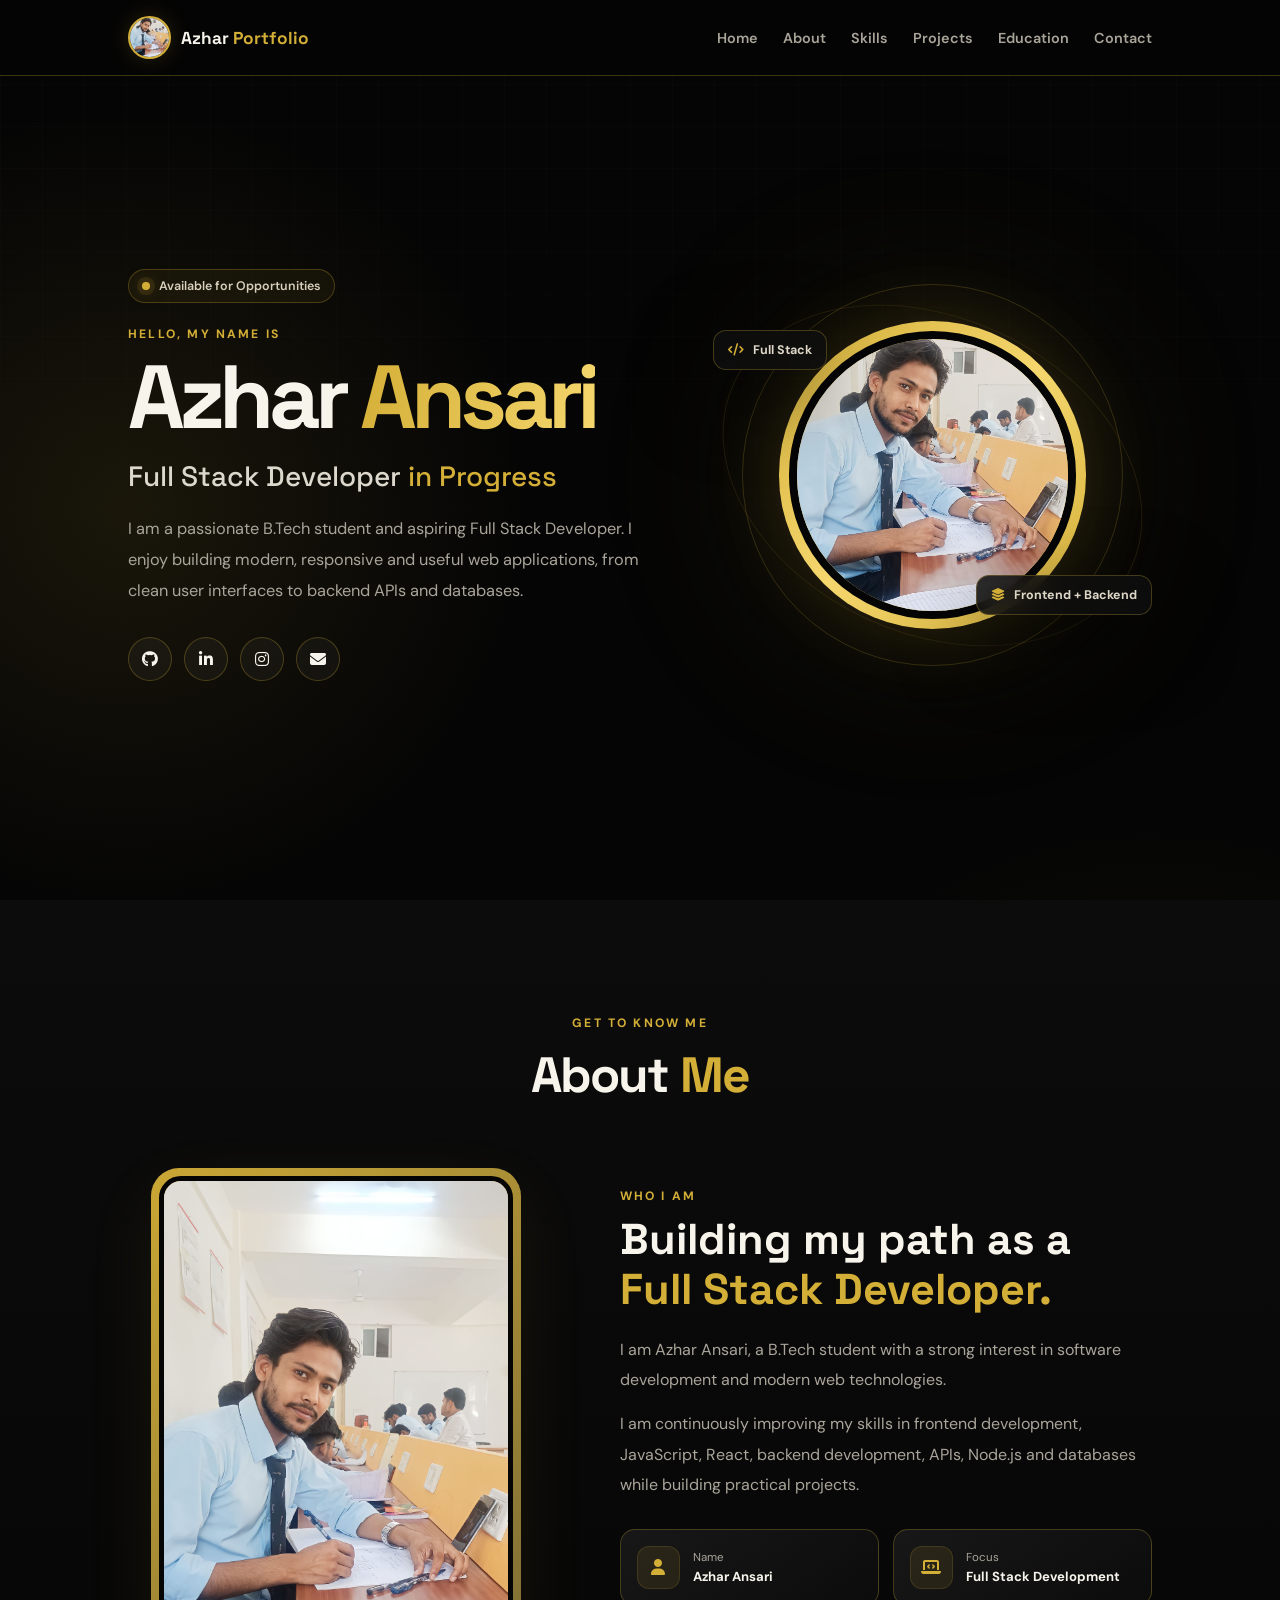
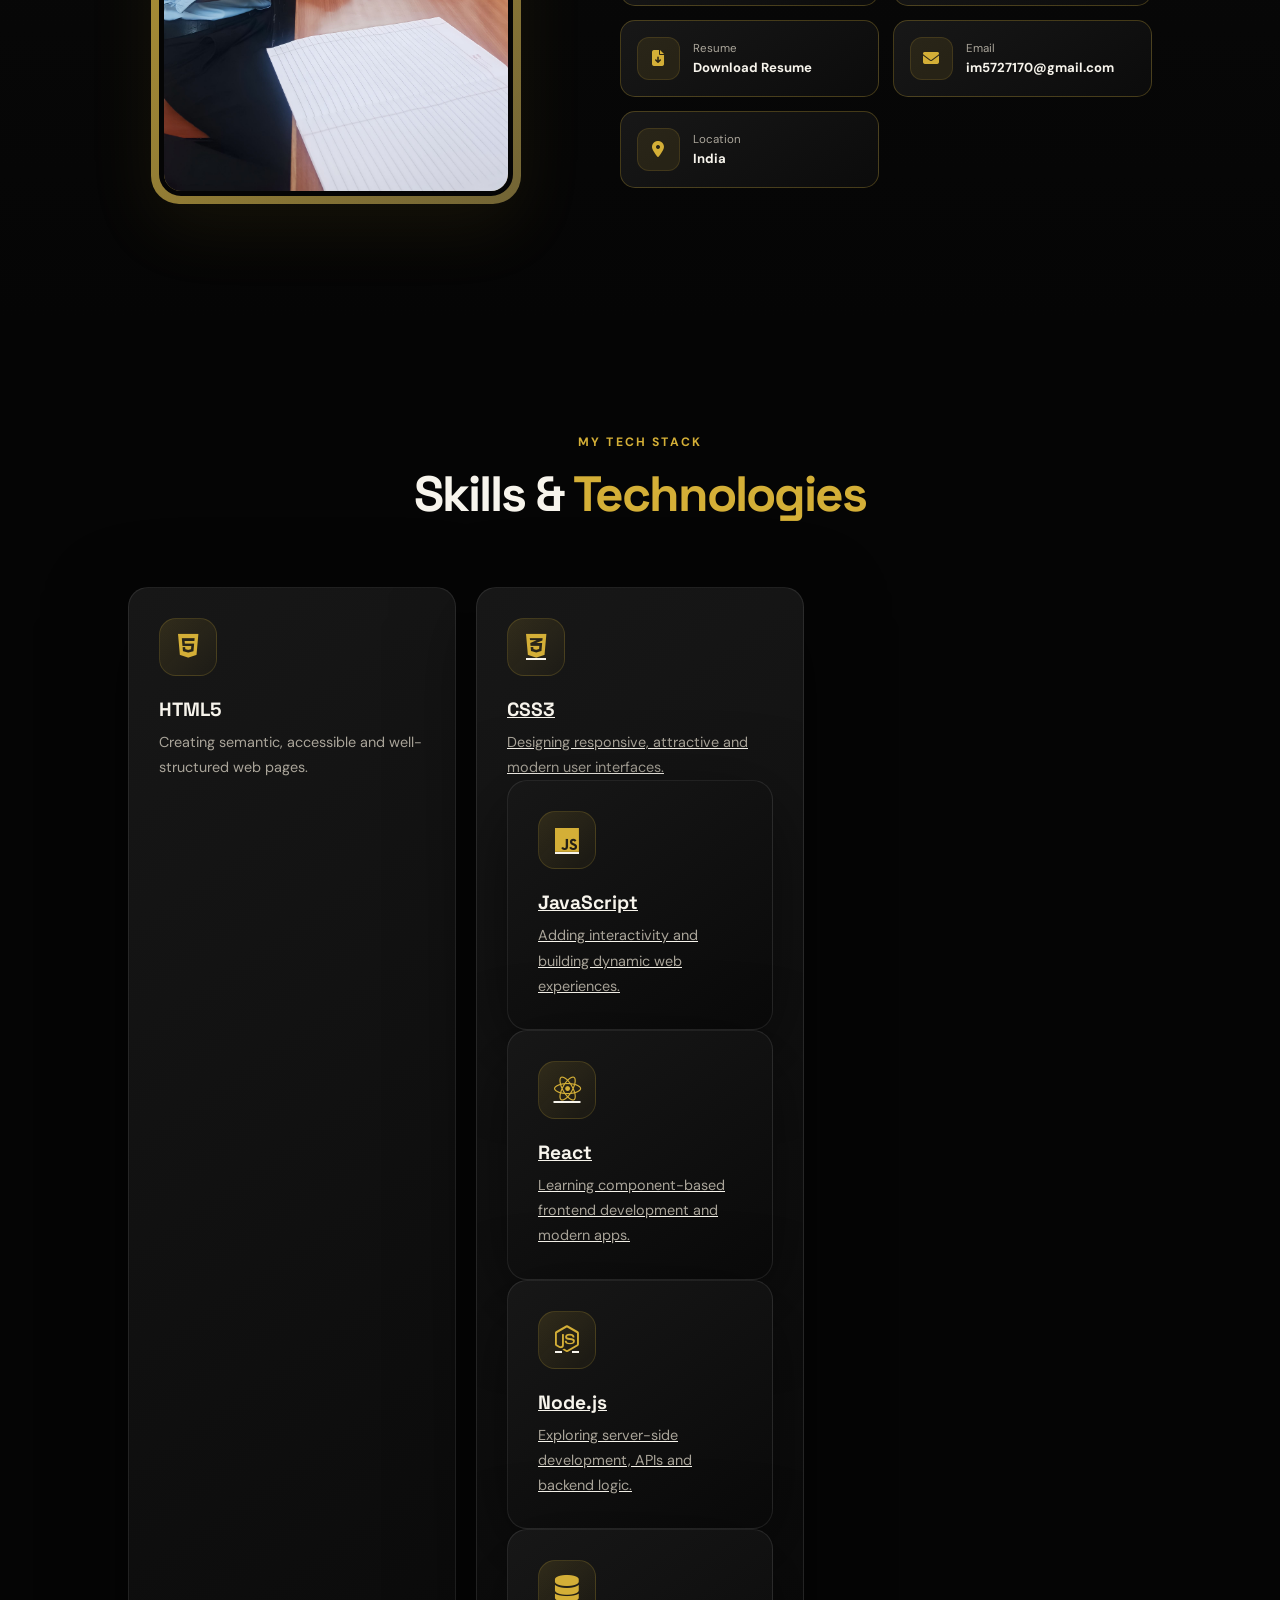
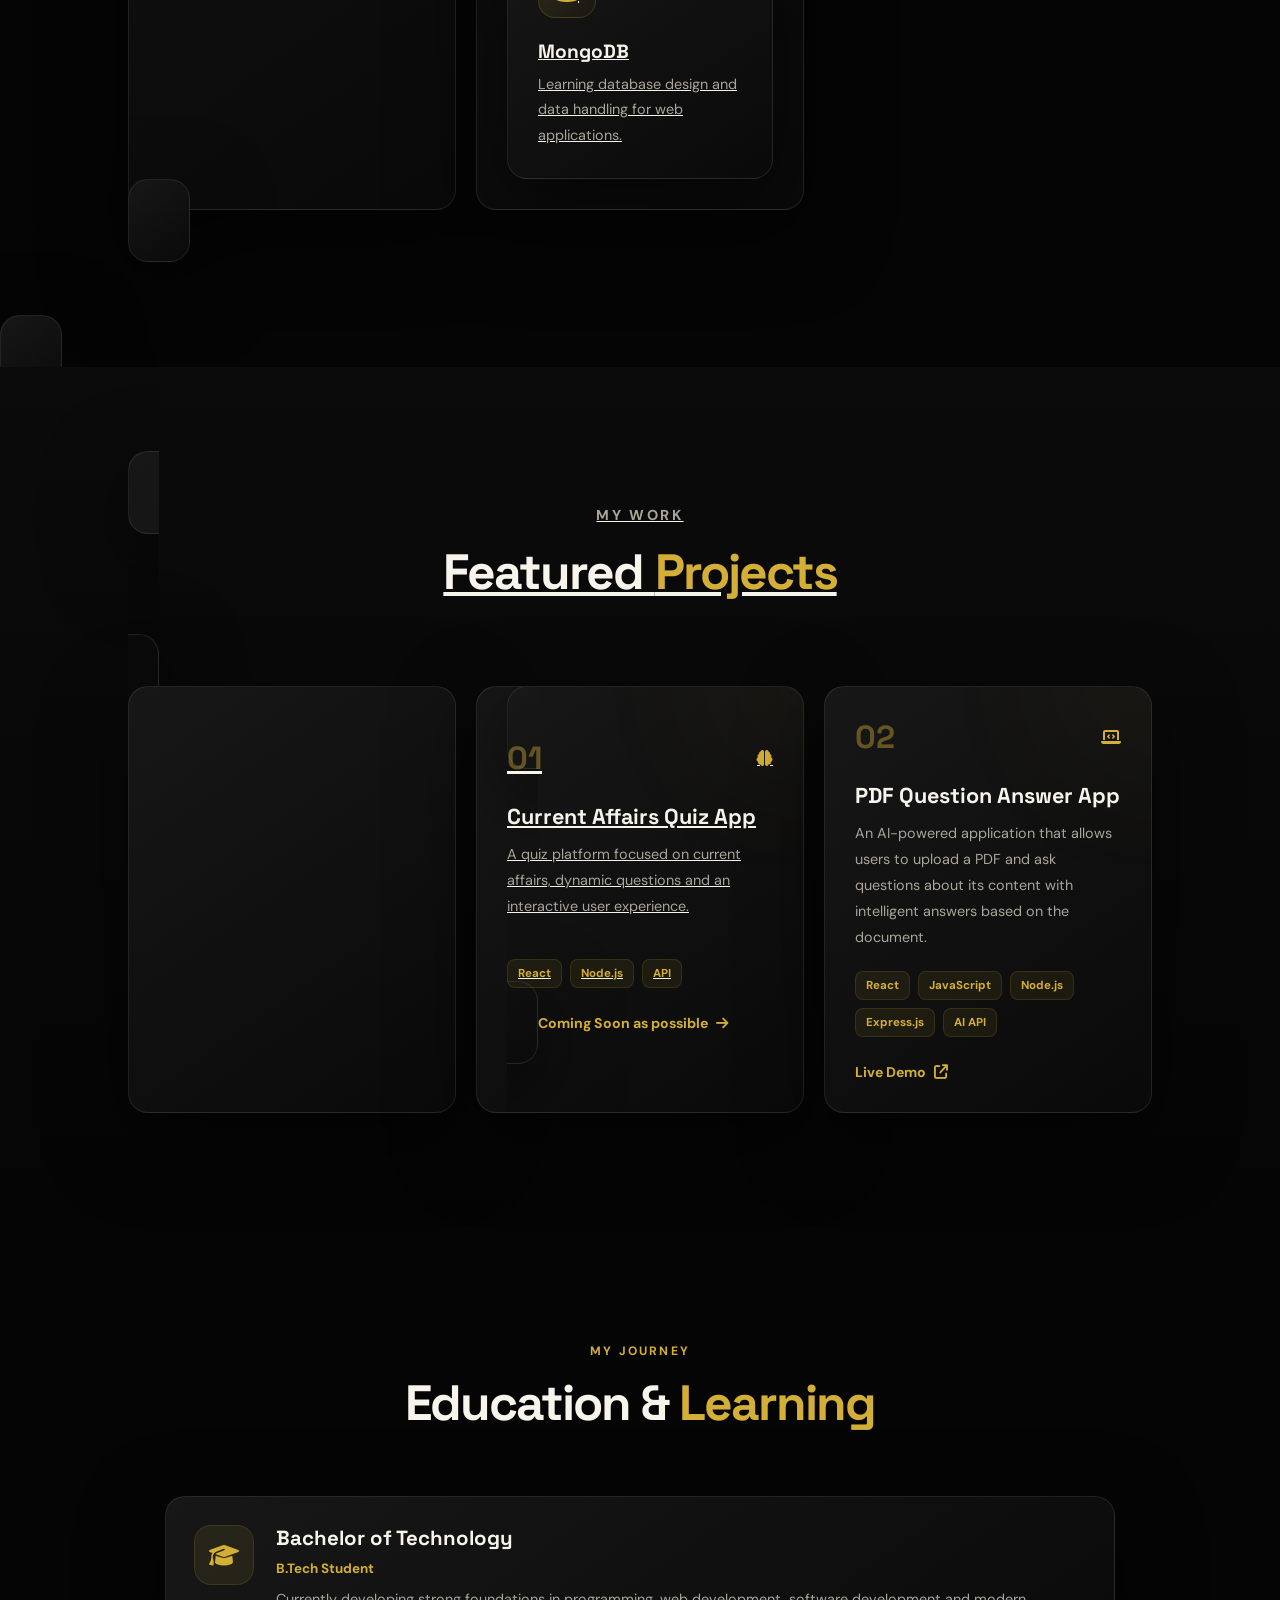
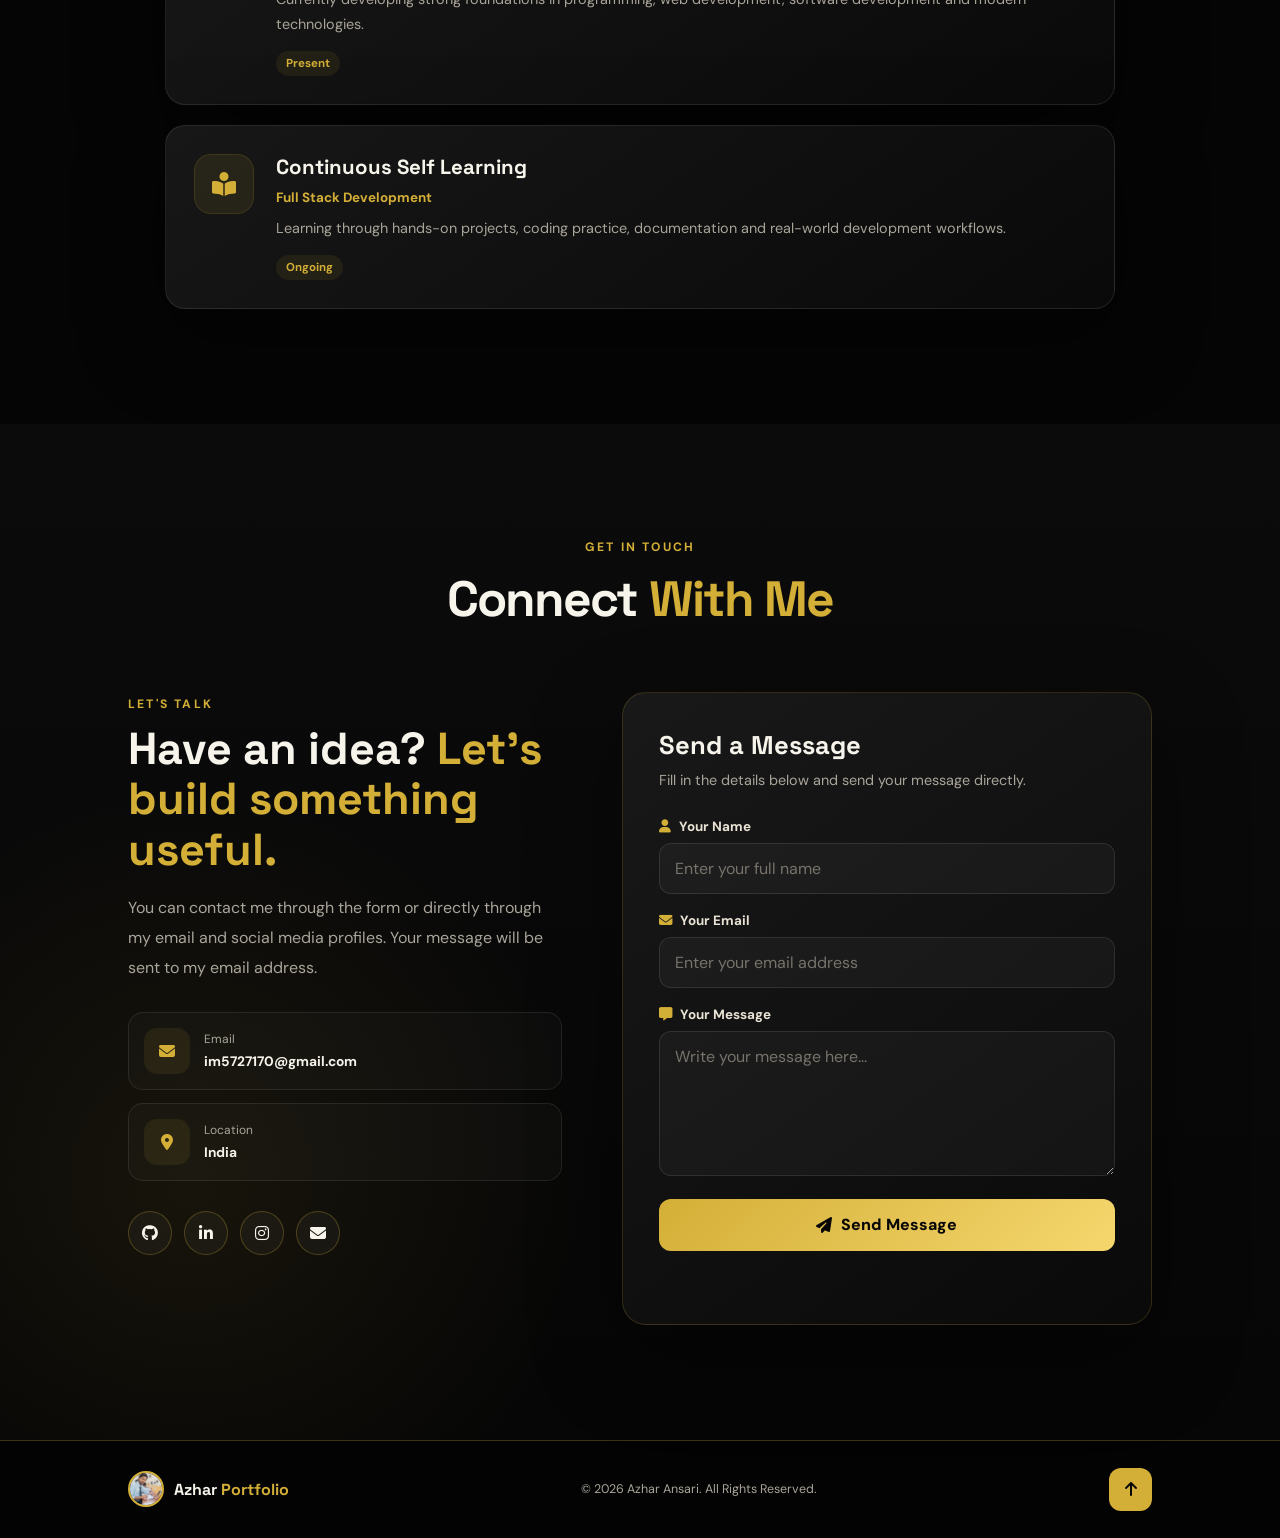
==== commit 1858de00: "Sep 5, 2026, 10:48 PM" ====
--- a/index.html
+++ b/index.html
@@ -372,7 +372,7 @@
 
 
 
-                <article class="skill-card">
+                <a href="css3.html" class="skill-card">
 
                     <div class="skill-icon">
 
--- a/style.css
+++ b/style.css
@@ -1806,4 +1806,142 @@
         padding: 18px;
     }
 
-}+}
+
+.skill-card {
+    cursor: pointer;
+    transition:
+        transform 0.3s ease,
+        border-color 0.3s ease,
+        box-shadow 0.3s ease;
+}
+
+.skill-card:hover {
+    transform: translateY(-6px) scale(1.02);
+    border-color: var(--primary);
+    box-shadow: 0 15px 45px rgba(212, 175, 55, 0.18);
+}
+
+/* CSS3 Notes Page */
+
+.css3-notes-page {
+    max-width: 950px;
+    margin: 0 auto;
+    padding: 50px 20px 80px;
+}
+
+.css3-notes-page .back-btn {
+    display: inline-flex;
+    align-items: center;
+    gap: 8px;
+    color: var(--primary);
+    text-decoration: none;
+    font-weight: 600;
+    margin-bottom: 40px;
+    transition: 0.3s ease;
+}
+
+.css3-notes-page .back-btn:hover {
+    transform: translateX(-5px);
+    color: var(--primary-2);
+}
+
+.css3-notes-page .skill-notes-header {
+    text-align: center;
+    margin-bottom: 45px;
+}
+
+.css3-notes-page .skill-notes-icon {
+    width: 80px;
+    height: 80px;
+    margin: 0 auto 20px;
+    display: grid;
+    place-items: center;
+    color: var(--primary);
+    background: var(--gold-soft);
+    border: 1px solid var(--gold-border);
+    border-radius: 20px;
+    font-size: 2.5rem;
+    transition: 0.3s ease;
+}
+
+.css3-notes-page .skill-notes-icon:hover {
+    transform: translateY(-5px) scale(1.05);
+    border-color: var(--primary);
+    box-shadow: 0 10px 30px rgba(212, 175, 55, 0.18);
+}
+
+.css3-notes-page .skill-notes-header h1 {
+    font-family: "Space Grotesk", sans-serif;
+    font-size: 2.8rem;
+    margin-bottom: 12px;
+}
+
+.css3-notes-page .skill-notes-header p {
+    max-width: 650px;
+    margin: auto;
+    color: var(--muted);
+    line-height: 1.7;
+}
+
+.css3-notes-page .skill-notes-content h2 {
+    font-family: "Space Grotesk", sans-serif;
+    margin-bottom: 20px;
+}
+
+.css3-notes-page .note-card {
+    background: var(--panel);
+    border: 1px solid var(--line);
+    border-radius: 16px;
+    padding: 24px;
+    margin-bottom: 16px;
+    transition:
+        transform 0.3s ease,
+        border-color 0.3s ease,
+        box-shadow 0.3s ease;
+}
+
+.css3-notes-page .note-card:hover {
+    transform: translateY(-5px);
+    border-color: var(--primary);
+    box-shadow: 0 12px 35px rgba(212, 175, 55, 0.15);
+}
+
+.css3-notes-page .note-card h3 {
+    color: var(--primary);
+    margin-bottom: 10px;
+}
+
+.css3-notes-page .note-card p {
+    color: var(--muted);
+    line-height: 1.7;
+}
+
+.css3-notes-page .note-card code {
+    color: var(--primary-2);
+}
+
+.css3-notes-page .note-card pre {
+    background: var(--bg-soft);
+    border: 1px solid var(--line);
+    border-radius: 10px;
+    padding: 15px;
+    overflow-x: auto;
+}
+
+@media (max-width: 600px) {
+
+    .css3-notes-page {
+        padding: 30px 15px 60px;
+    }
+
+    .css3-notes-page .skill-notes-header h1 {
+        font-size: 2.2rem;
+    }
+
+    .css3-notes-page .note-card {
+        padding: 18px;
+    }
+
+}
+
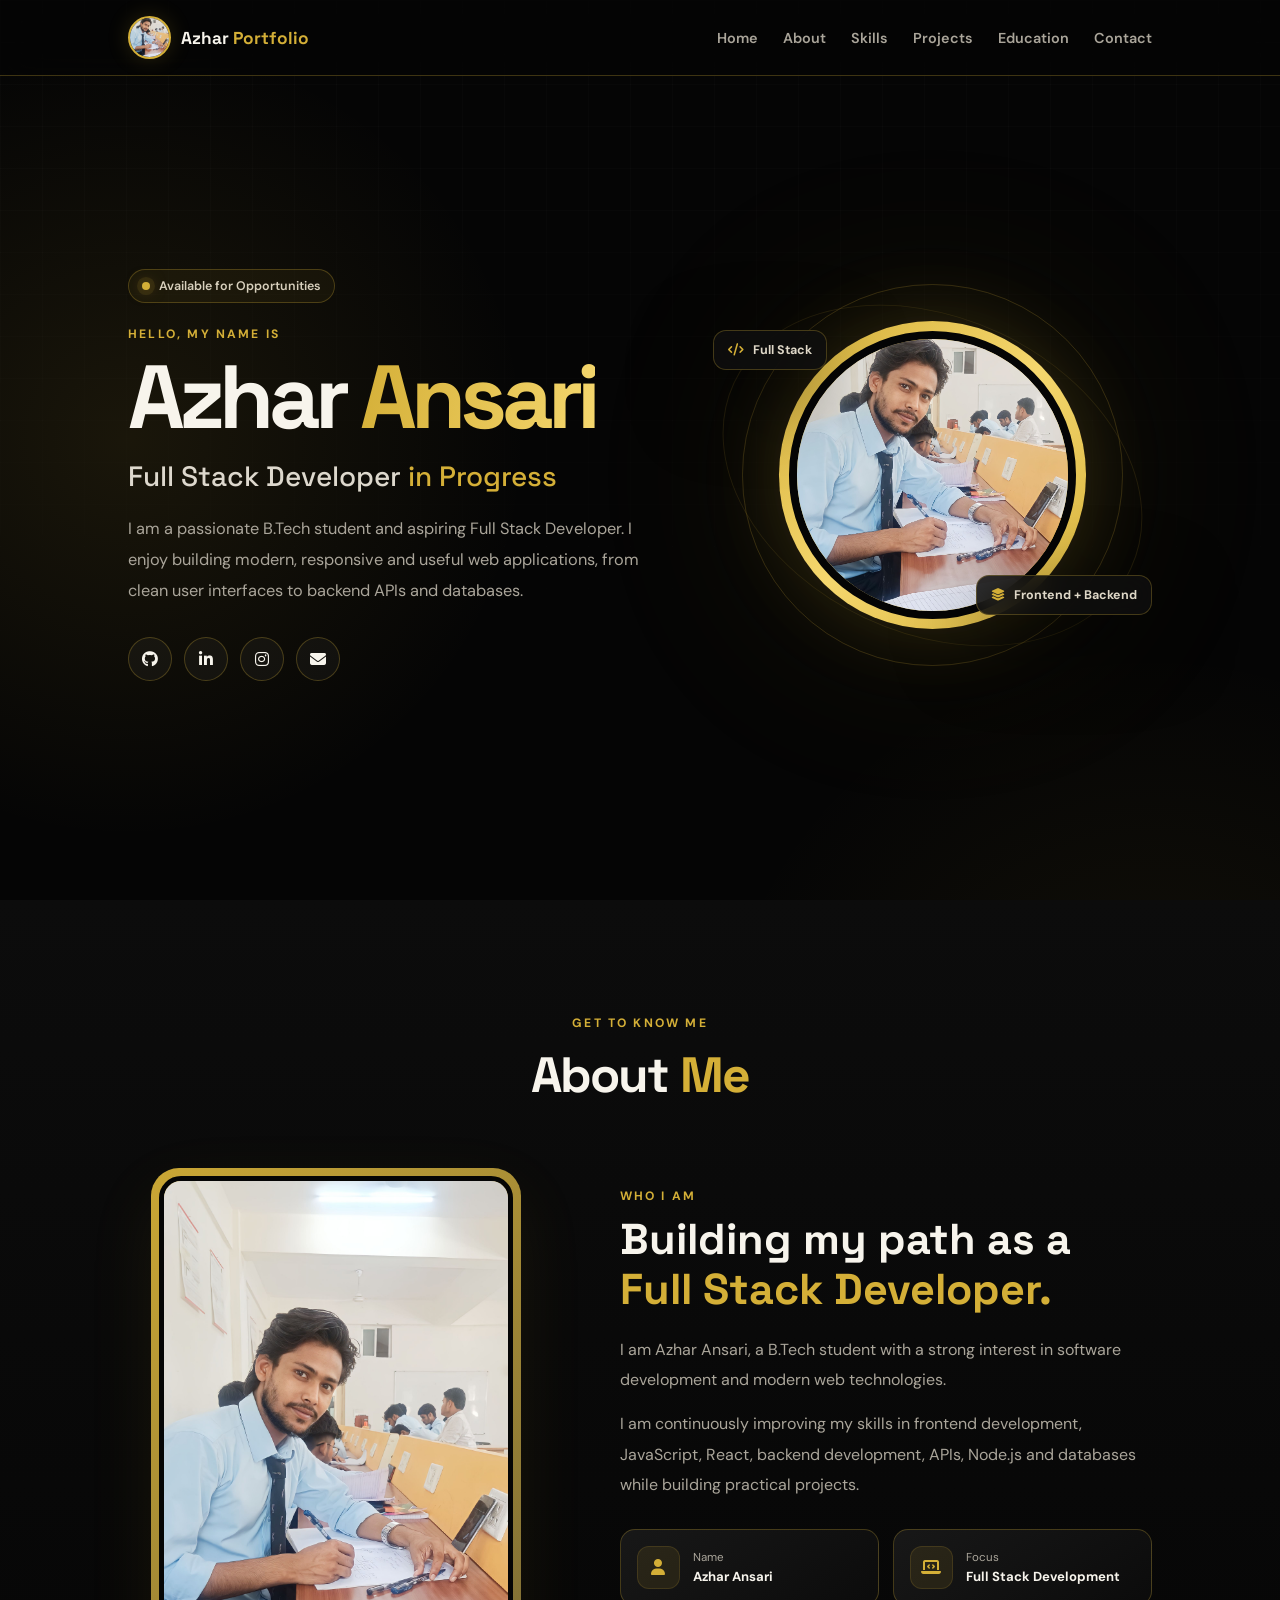
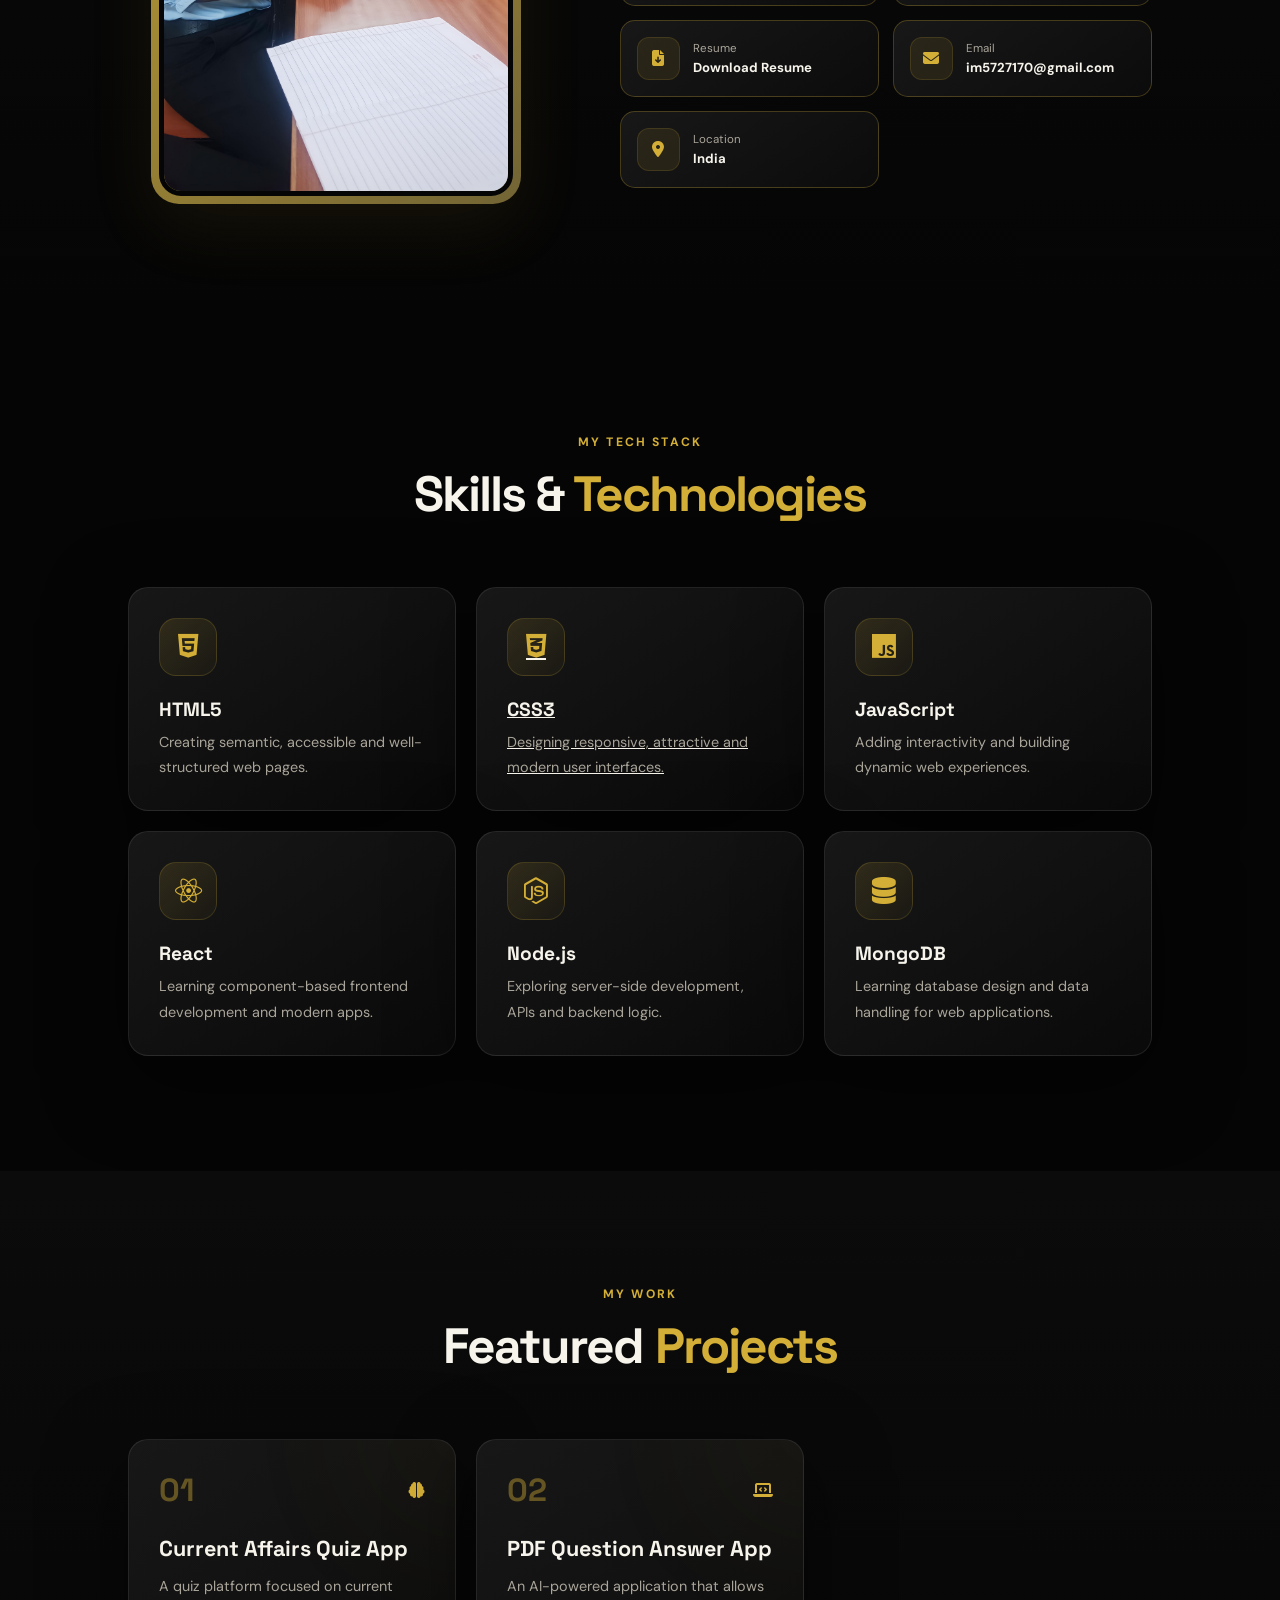
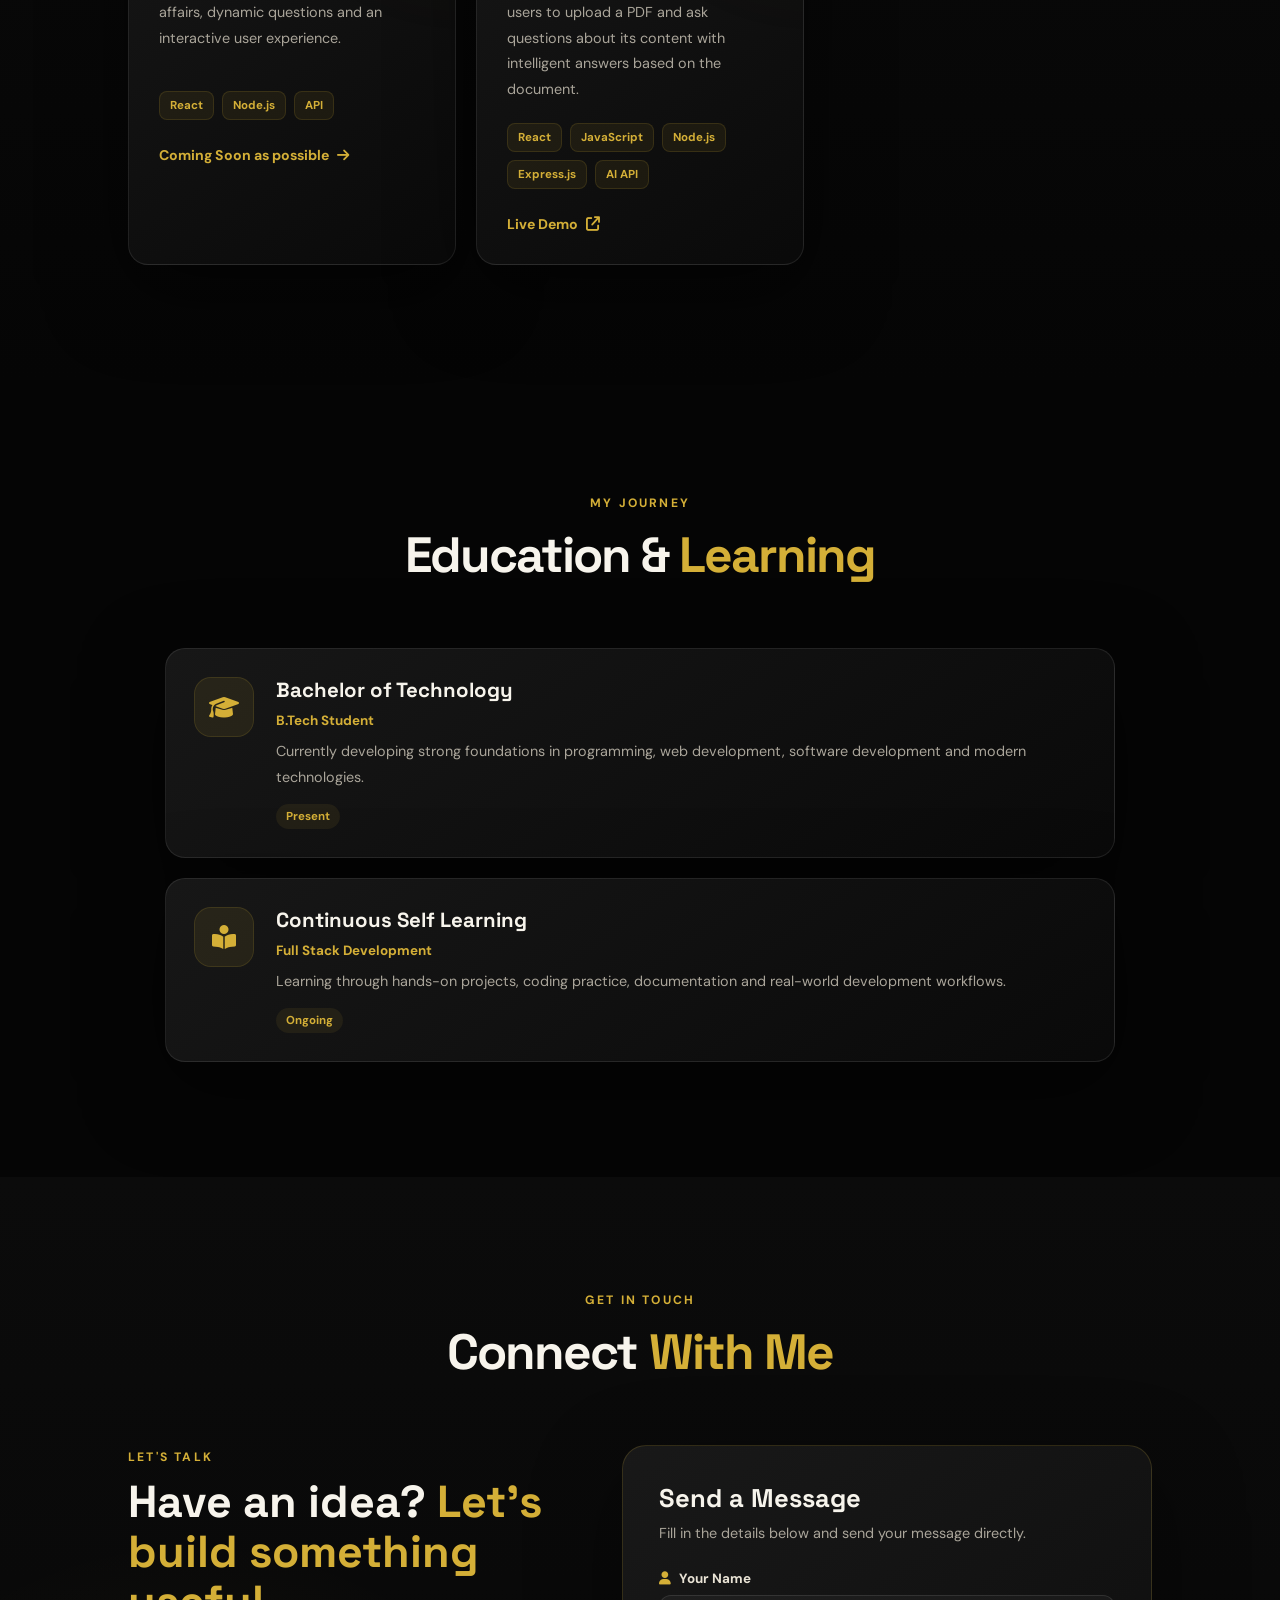
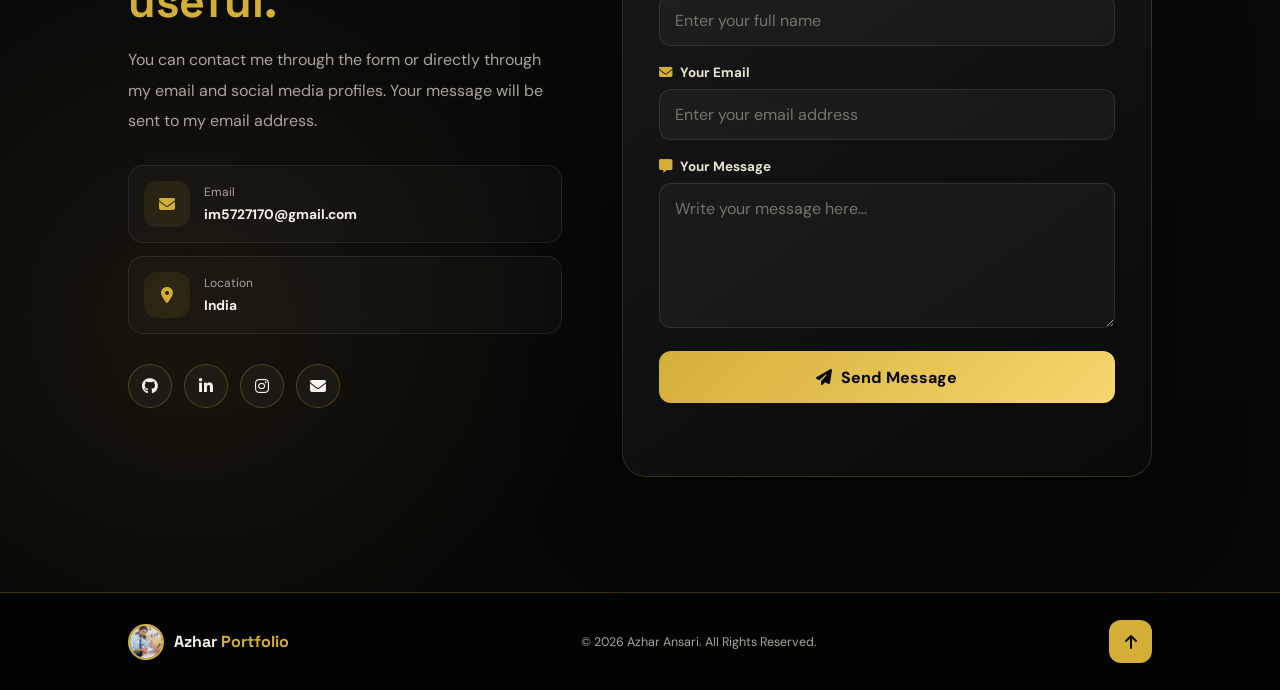
==== commit 1dde1fcd: "Sep 5, 2026, 10:49 PM" ====
--- a/index.html
+++ b/index.html
@@ -387,7 +387,7 @@
                         modern user interfaces.
                     </p>
 
-                </article>
+                </a>
 
 
 
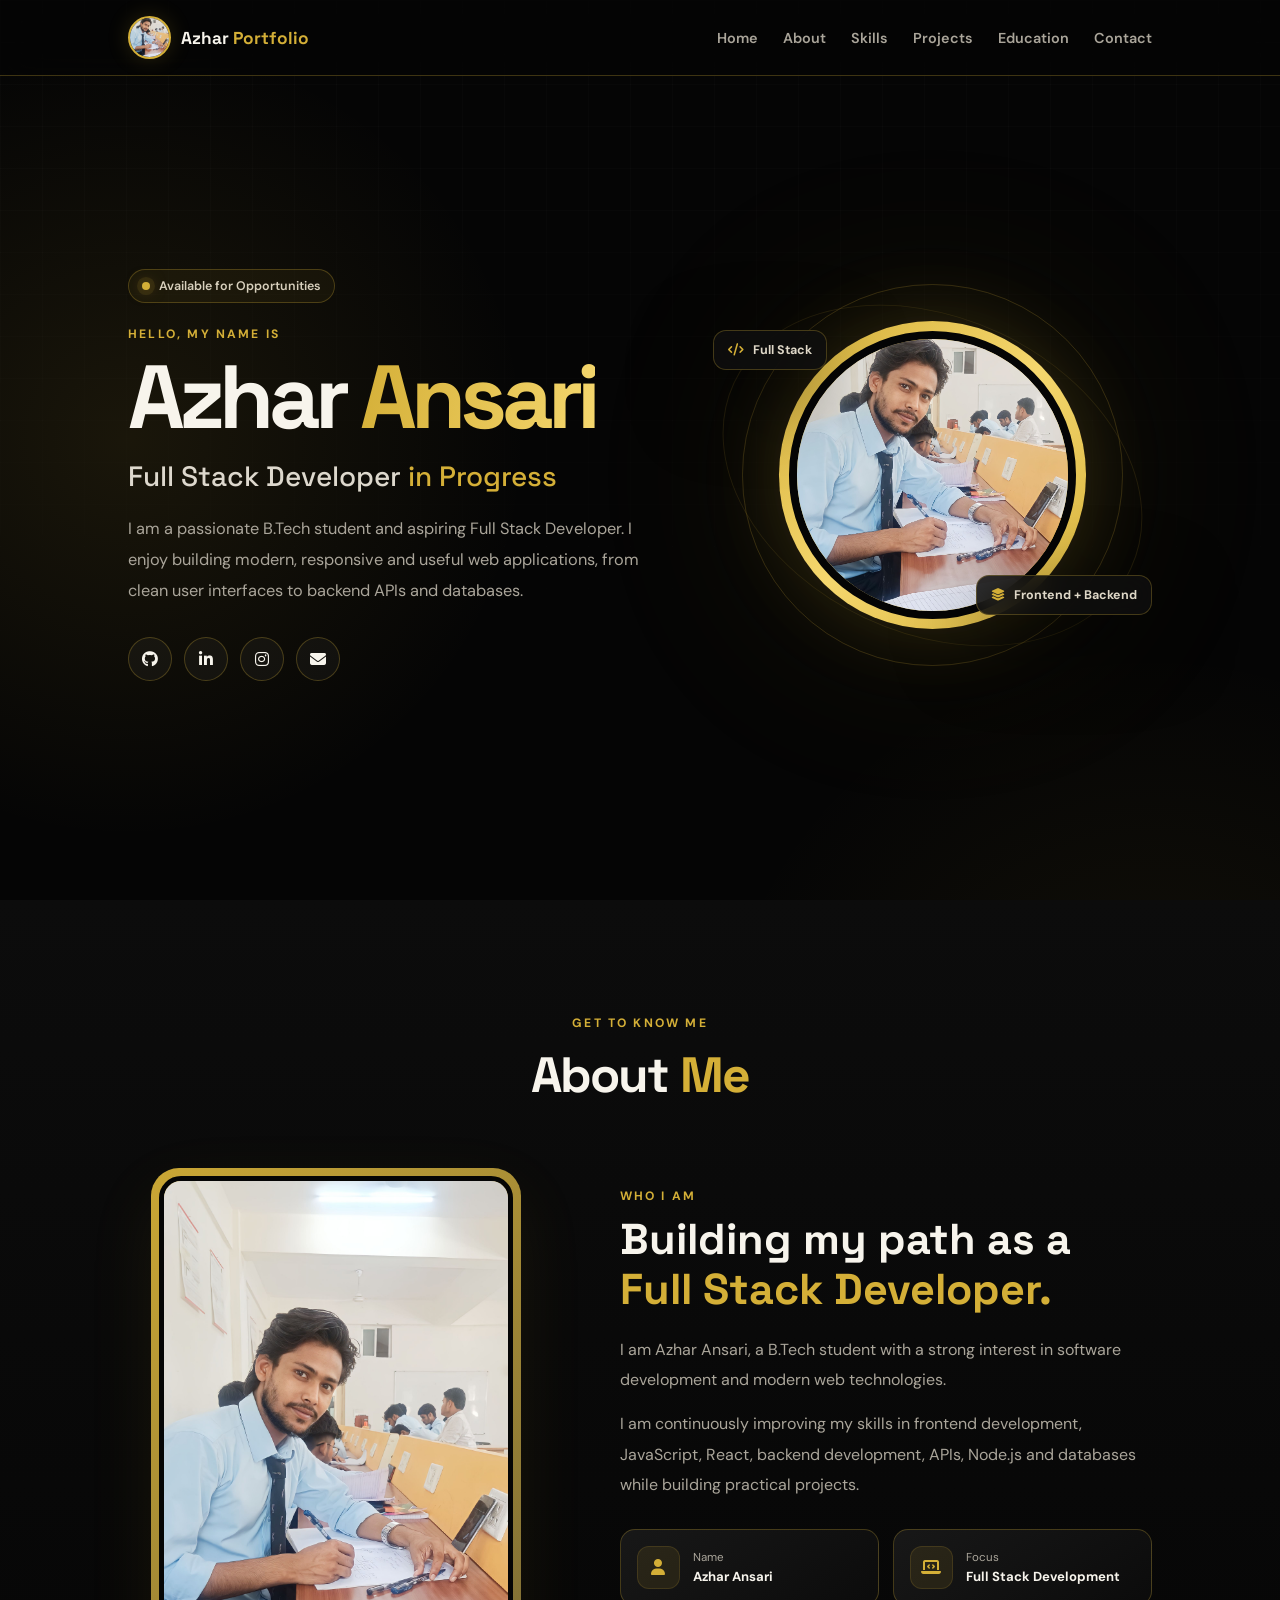
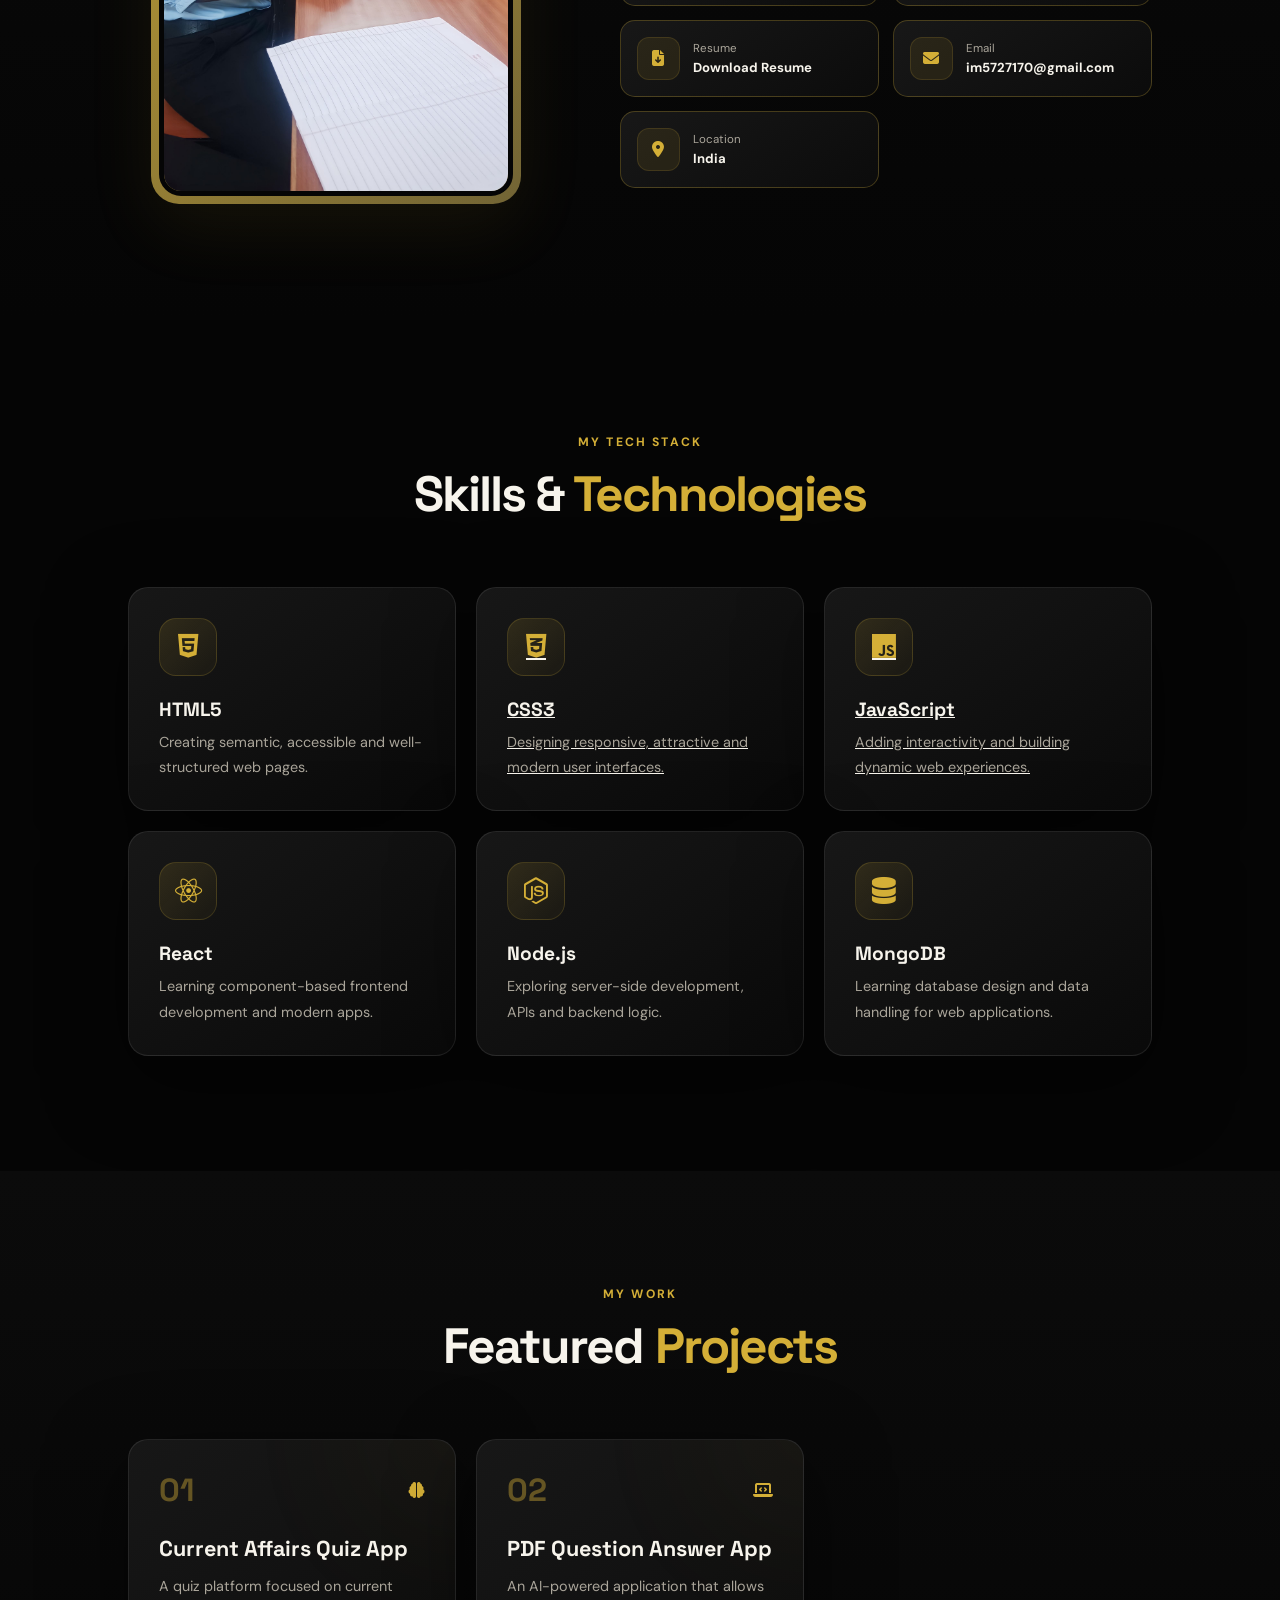
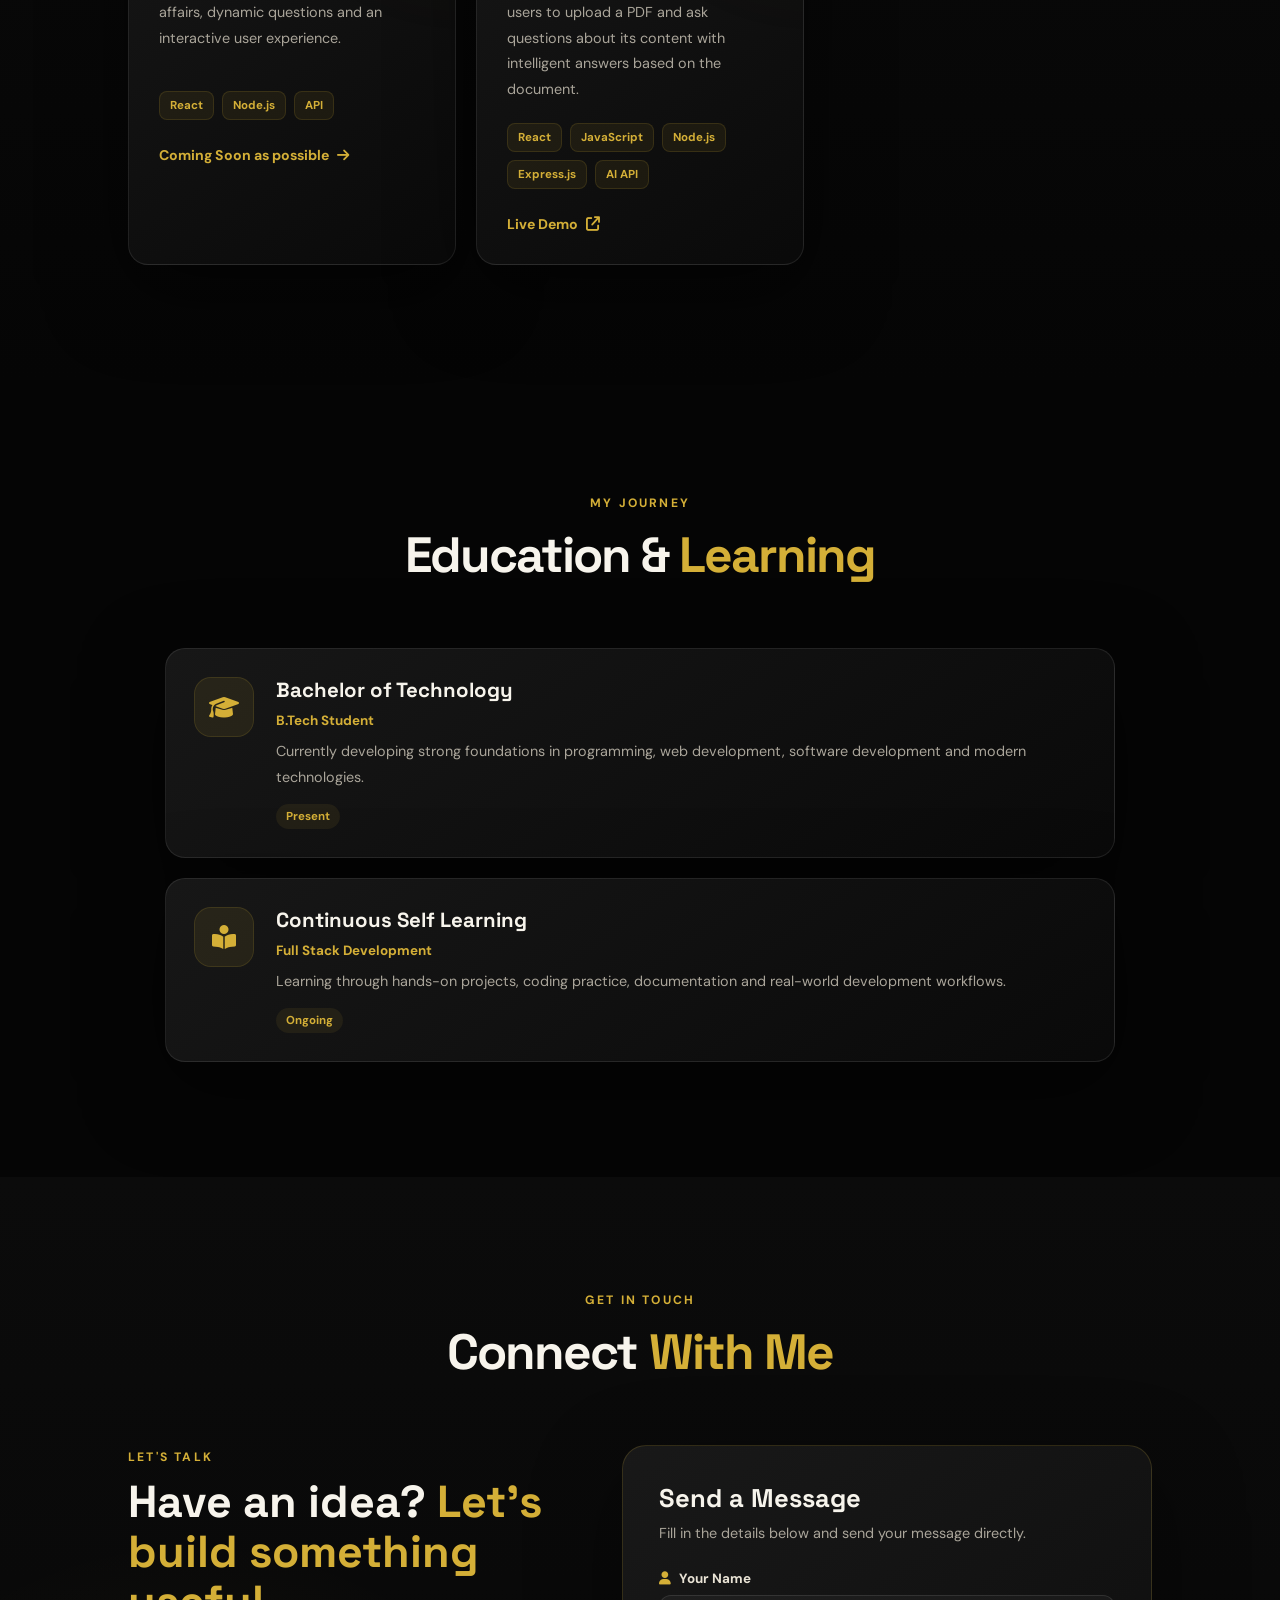
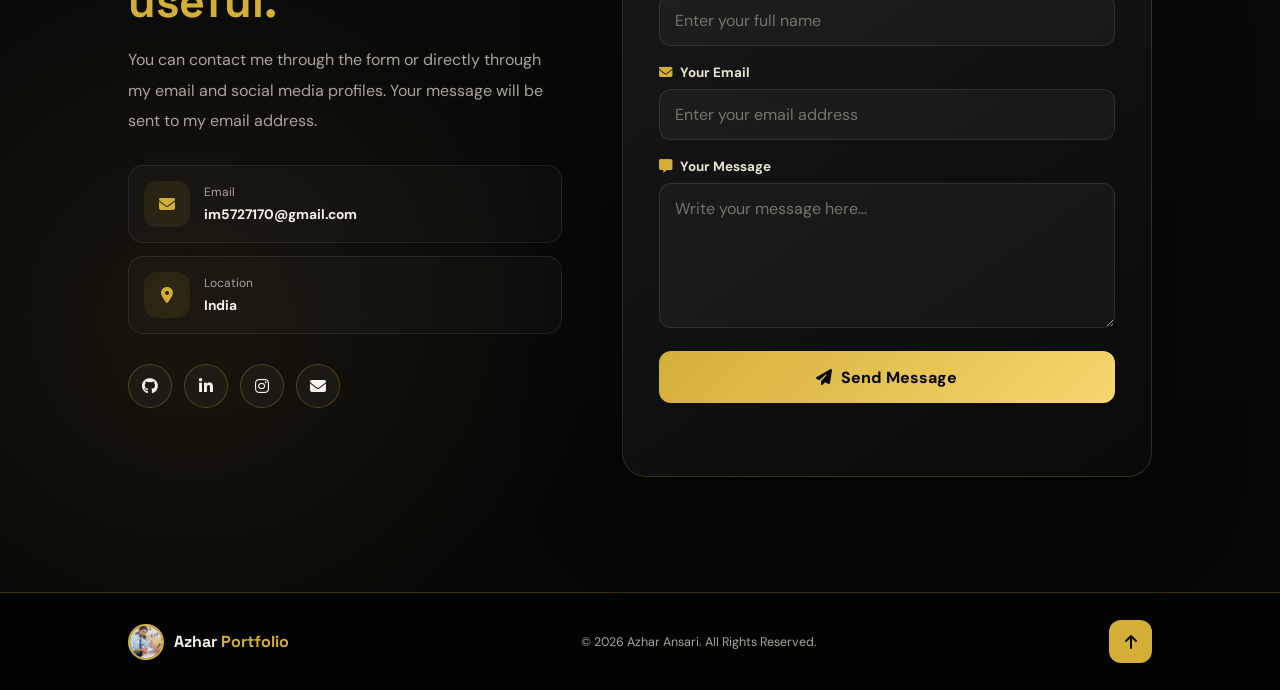
==== commit 2445f166: "Sep 5, 2026, 10:57 PM" ====
--- a/index.html
+++ b/index.html
@@ -391,7 +391,7 @@
 
 
 
-                <article class="skill-card">
+                <a href="javascript.html" class="skill-card">
 
                     <div class="skill-icon">
 
@@ -406,7 +406,7 @@
                         dynamic web experiences.
                     </p>
 
-                </article>
+                </a>
 
 
 
--- a/style.css
+++ b/style.css
@@ -1945,3 +1945,123 @@
 
 }
 
+/* JavaScript Notes Page */
+
+.javascript-notes-page {
+    max-width: 950px;
+    margin: 0 auto;
+    padding: 50px 20px 80px;
+}
+
+.javascript-notes-page .back-btn {
+    display: inline-flex;
+    align-items: center;
+    gap: 8px;
+    color: var(--primary);
+    text-decoration: none;
+    font-weight: 600;
+    margin-bottom: 40px;
+    transition: 0.3s ease;
+}
+
+.javascript-notes-page .back-btn:hover {
+    transform: translateX(-5px);
+    color: var(--primary-2);
+}
+
+.javascript-notes-page .skill-notes-header {
+    text-align: center;
+    margin-bottom: 45px;
+}
+
+.javascript-notes-page .skill-notes-icon {
+    width: 80px;
+    height: 80px;
+    margin: 0 auto 20px;
+    display: grid;
+    place-items: center;
+    color: var(--primary);
+    background: var(--gold-soft);
+    border: 1px solid var(--gold-border);
+    border-radius: 20px;
+    font-size: 2.5rem;
+    transition: 0.3s ease;
+}
+
+.javascript-notes-page .skill-notes-icon:hover {
+    transform: translateY(-5px) scale(1.05);
+    border-color: var(--primary);
+    box-shadow: 0 10px 30px rgba(212, 175, 55, 0.18);
+}
+
+.javascript-notes-page .skill-notes-header h1 {
+    font-family: "Space Grotesk", sans-serif;
+    font-size: 2.8rem;
+    margin-bottom: 12px;
+}
+
+.javascript-notes-page .skill-notes-header p {
+    max-width: 650px;
+    margin: auto;
+    color: var(--muted);
+    line-height: 1.7;
+}
+
+.javascript-notes-page .skill-notes-content h2 {
+    font-family: "Space Grotesk", sans-serif;
+    margin-bottom: 20px;
+}
+
+.javascript-notes-page .note-card {
+    background: var(--panel);
+    border: 1px solid var(--line);
+    border-radius: 16px;
+    padding: 24px;
+    margin-bottom: 16px;
+    transition:
+        transform 0.3s ease,
+        border-color 0.3s ease,
+        box-shadow 0.3s ease;
+}
+
+.javascript-notes-page .note-card:hover {
+    transform: translateY(-5px);
+    border-color: var(--primary);
+    box-shadow: 0 12px 35px rgba(212, 175, 55, 0.15);
+}
+
+.javascript-notes-page .note-card h3 {
+    color: var(--primary);
+    margin-bottom: 10px;
+}
+
+.javascript-notes-page .note-card p {
+    color: var(--muted);
+    line-height: 1.7;
+}
+
+.javascript-notes-page .note-card code {
+    color: var(--primary-2);
+}
+
+.javascript-notes-page .note-card pre {
+    background: var(--bg-soft);
+    border: 1px solid var(--line);
+    border-radius: 10px;
+    padding: 15px;
+    overflow-x: auto;
+}
+
+@media (max-width: 600px) {
+    .javascript-notes-page {
+        padding: 30px 15px 60px;
+    }
+
+    .javascript-notes-page .skill-notes-header h1 {
+        font-size: 2.2rem;
+    }
+
+    .javascript-notes-page .note-card {
+        padding: 18px;
+    }
+}
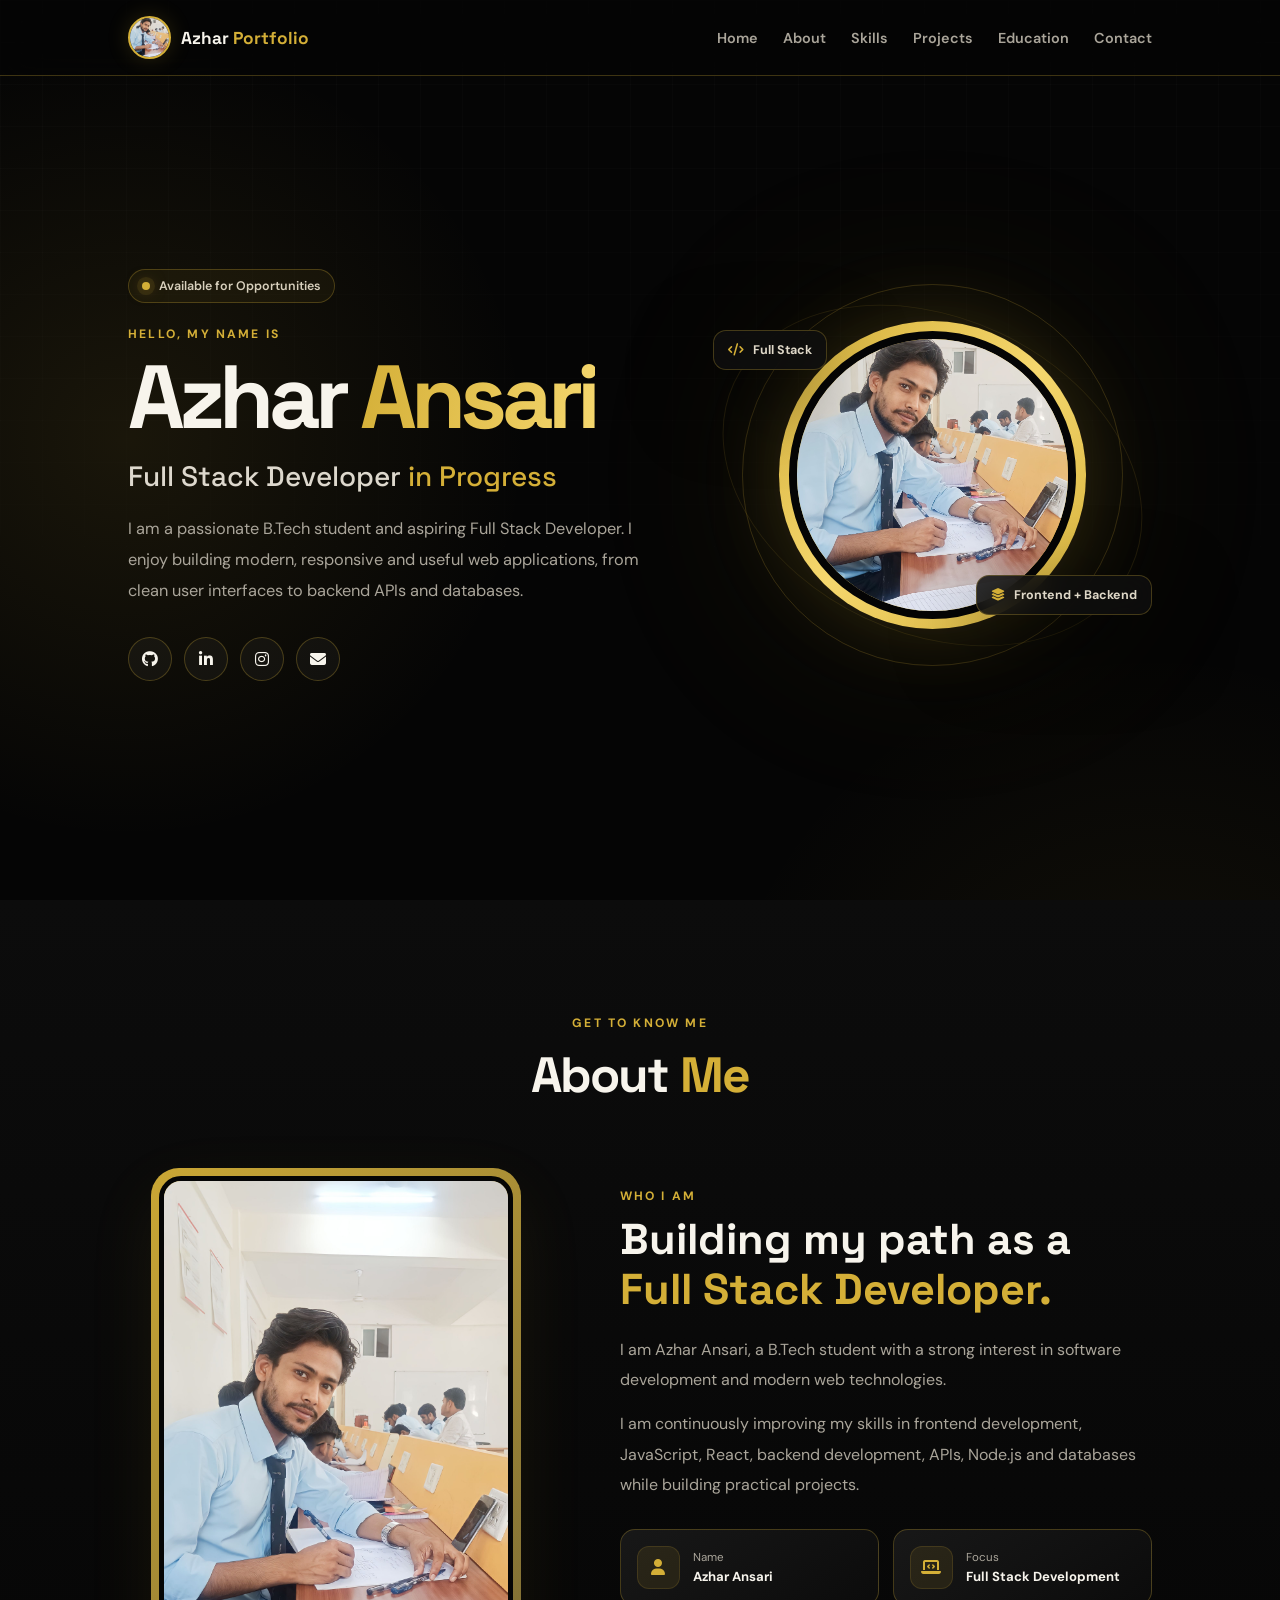
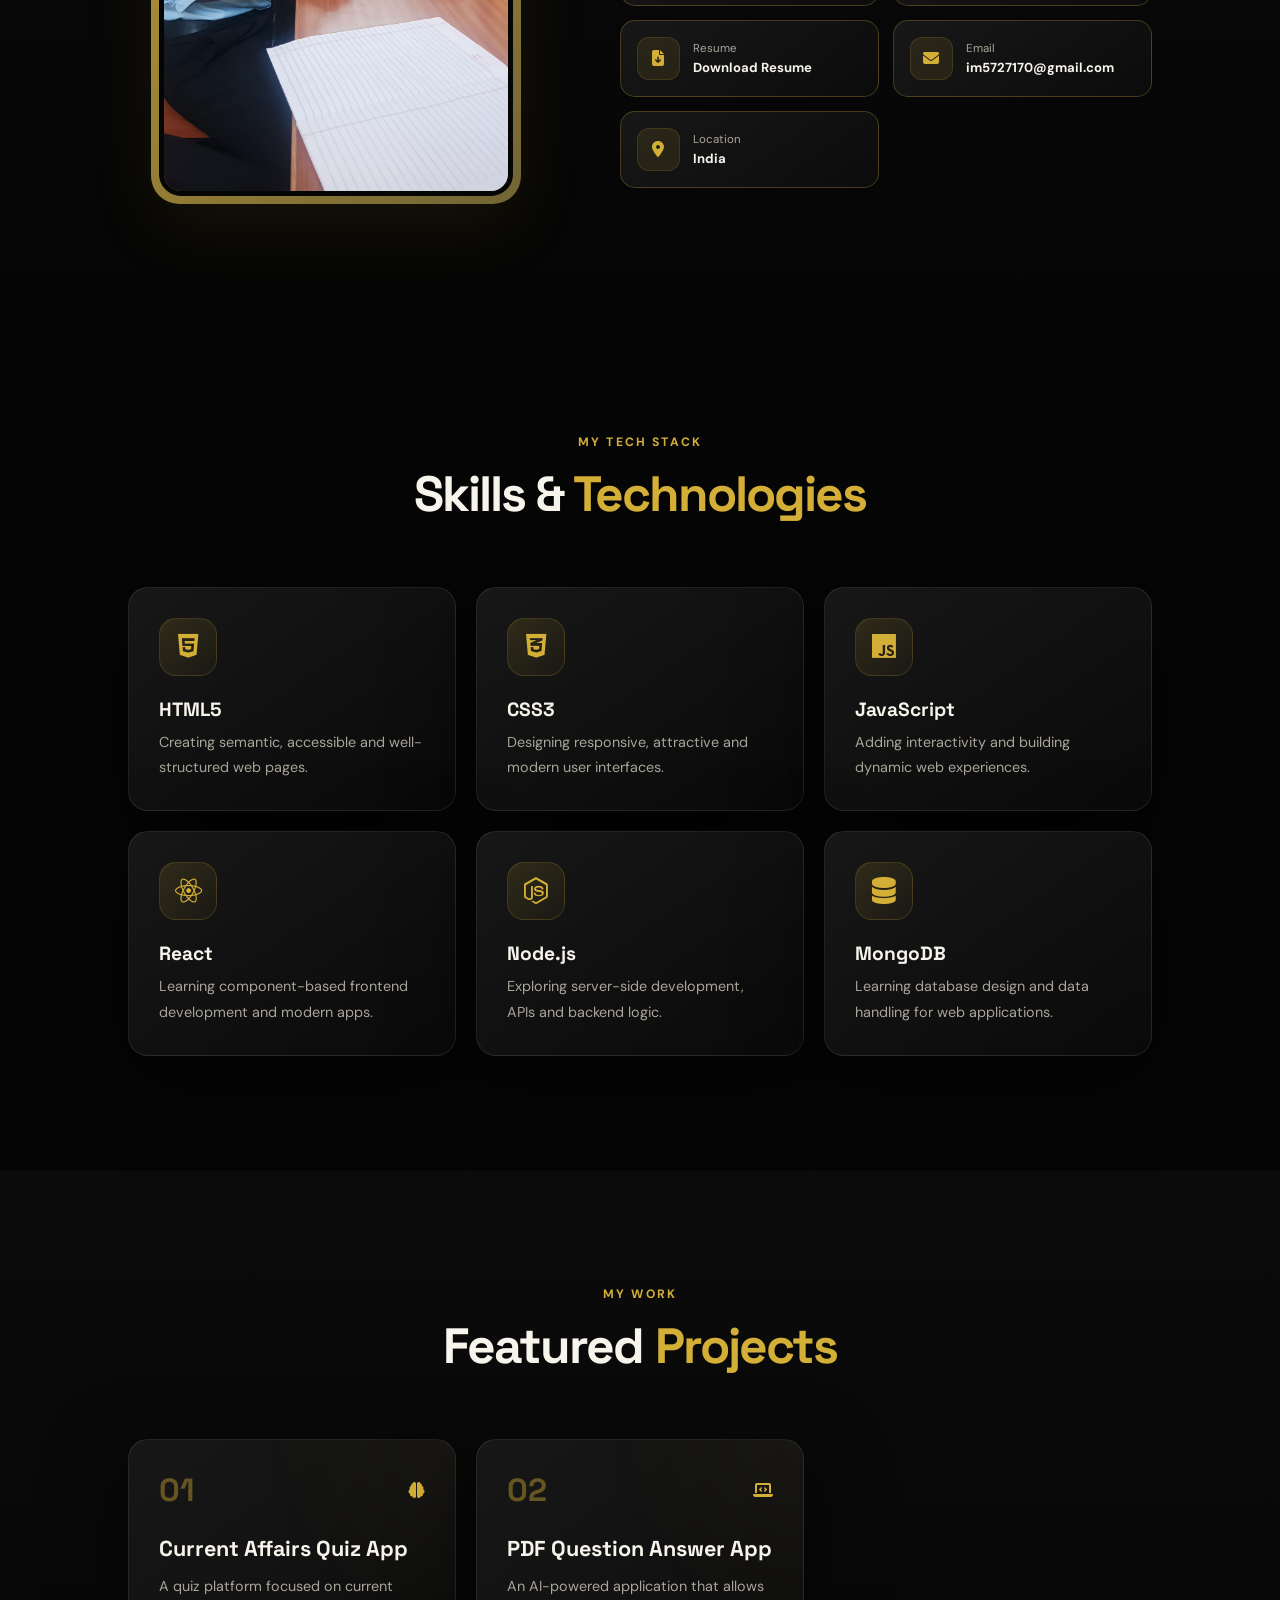
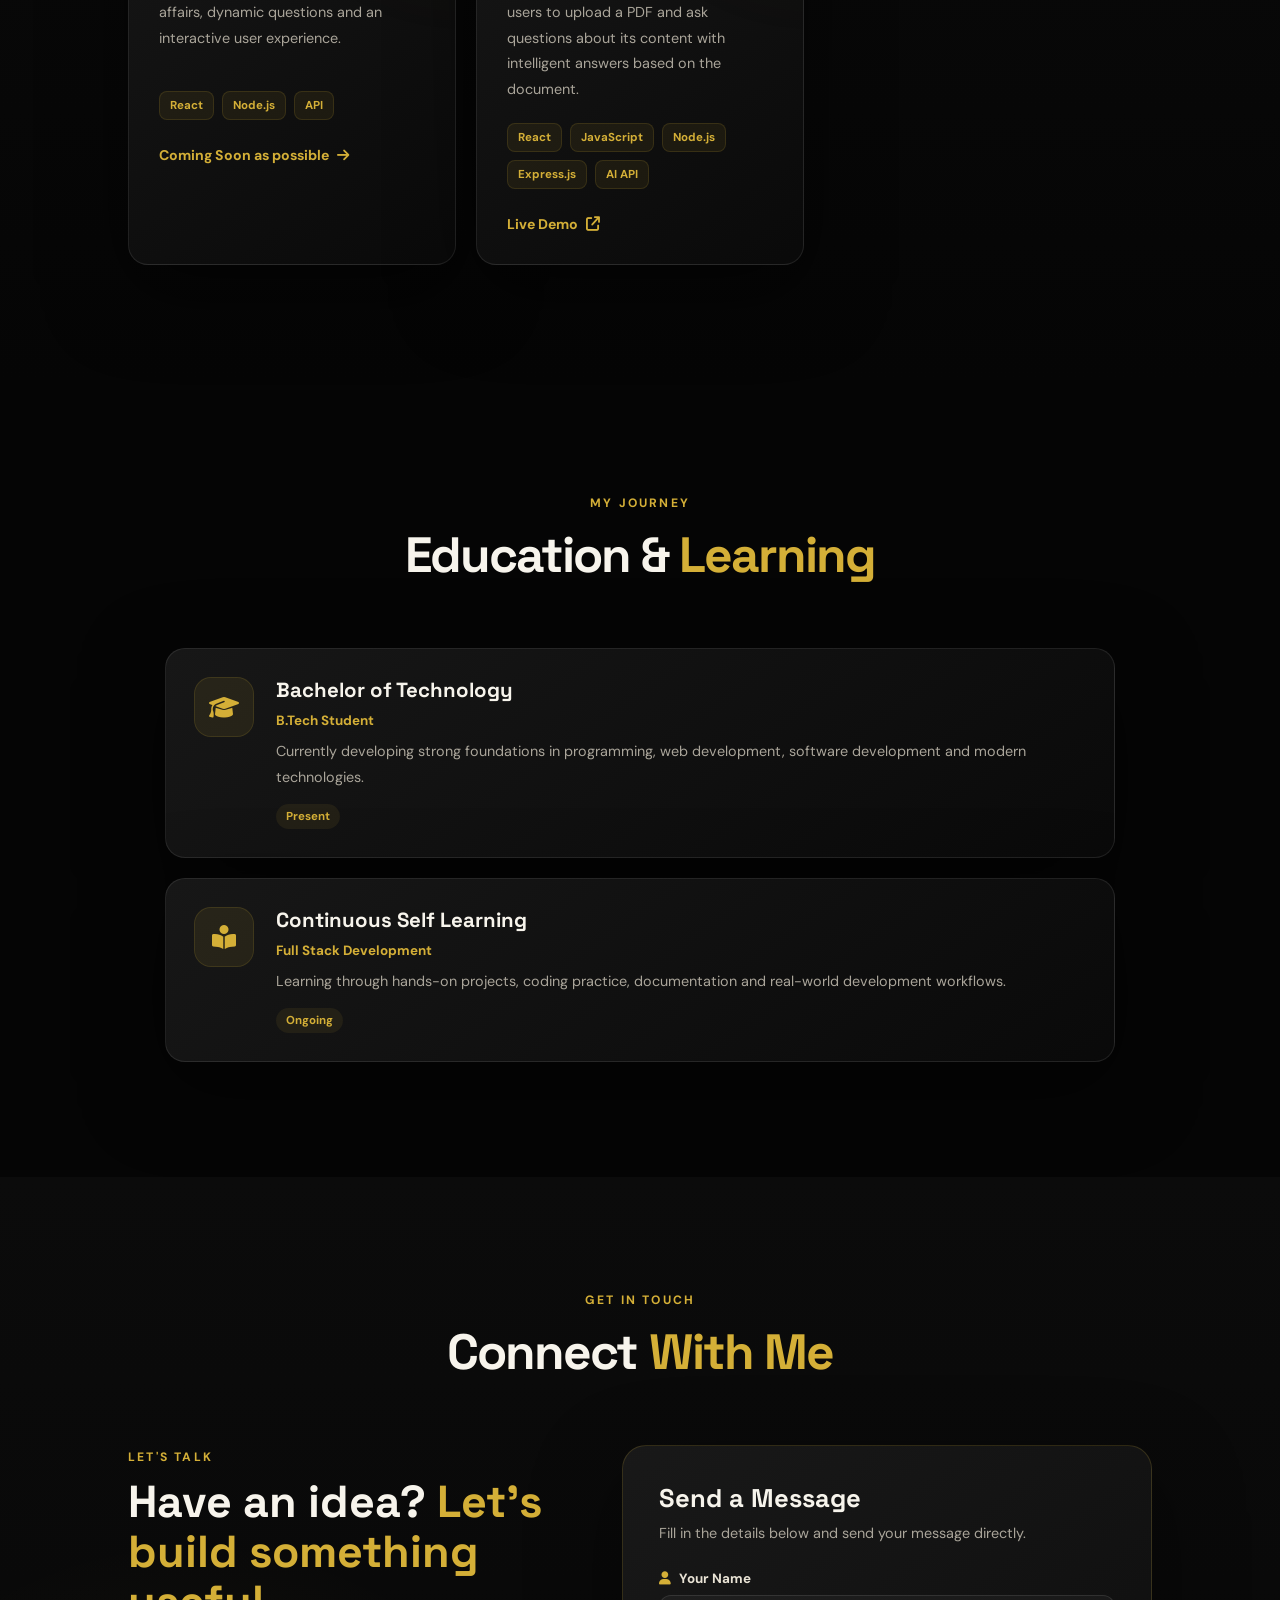
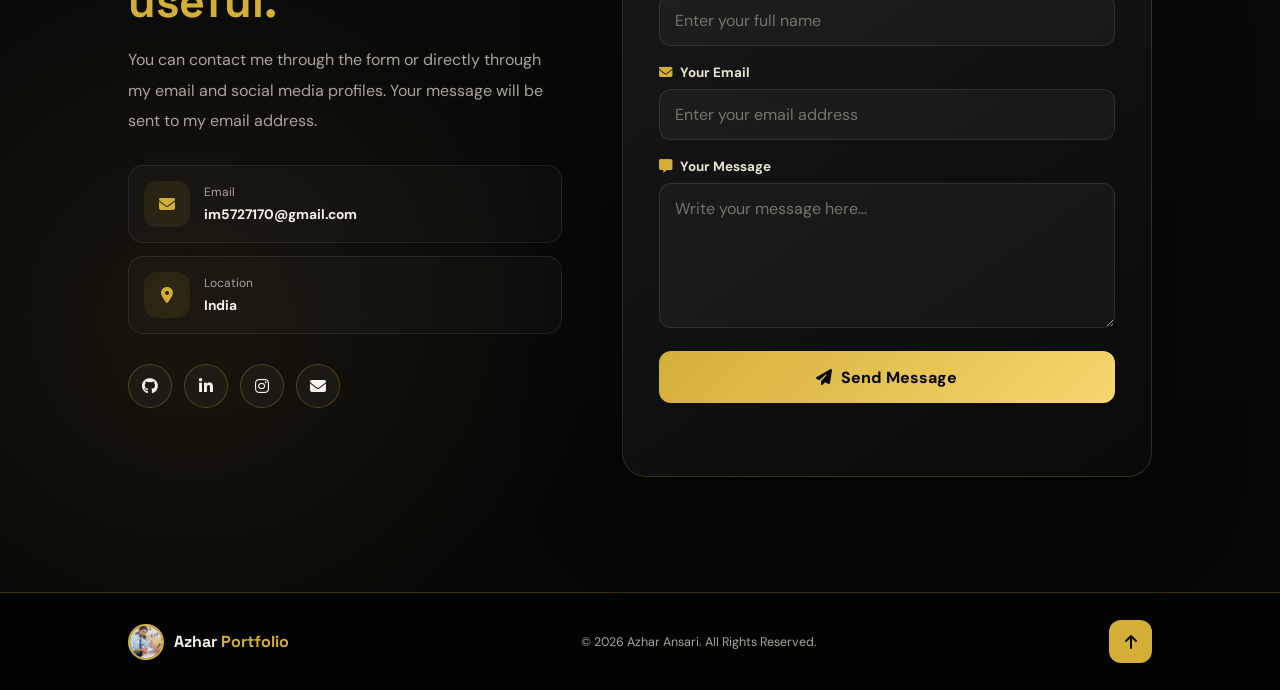
==== commit e8044e76: "Sep 5, 2026, 11:05 PM" ====
--- a/index.html
+++ b/index.html
@@ -410,7 +410,7 @@
 
 
 
-                <article class="skill-card">
+                <a href="react.html" class="skill-card">
 
                     <div class="skill-icon">
 
@@ -425,7 +425,7 @@
                         development and modern apps.
                     </p>
 
-                </article>
+                </a>
 
 
 
--- a/style.css
+++ b/style.css
@@ -42,16 +42,12 @@
     color: var(--text);
 
     background:
-        radial-gradient(
-            circle at 10% 8%,
+        radial-gradient(circle at 10% 8%,
             rgba(212, 175, 55, 0.10),
-            transparent 25rem
-        ),
-        radial-gradient(
-            circle at 90% 20%,
+            transparent 25rem),
+        radial-gradient(circle at 90% 20%,
             rgba(212, 175, 55, 0.07),
-            transparent 28rem
-        ),
+            transparent 28rem),
         var(--bg);
 
     overflow-x: hidden;
@@ -64,23 +60,17 @@
     pointer-events: none;
 
     background-image:
-        linear-gradient(
+        linear-gradient(rgba(255, 255, 255, 0.018) 1px,
+            transparent 1px),
+        linear-gradient(90deg,
             rgba(255, 255, 255, 0.018) 1px,
-            transparent 1px
-        ),
-        linear-gradient(
-            90deg,
-            rgba(255, 255, 255, 0.018) 1px,
-            transparent 1px
-        );
+            transparent 1px);
 
     background-size: 42px 42px;
 
-    mask-image: linear-gradient(
-        to bottom,
-        black,
-        transparent 85%
-    );
+    mask-image: linear-gradient(to bottom,
+            black,
+            transparent 85%);
 }
 
 img {
@@ -225,11 +215,9 @@
     width: 0;
     height: 2px;
 
-    background: linear-gradient(
-        90deg,
-        var(--primary),
-        var(--primary-2)
-    );
+    background: linear-gradient(90deg,
+            var(--primary),
+            var(--primary-2));
 
     border-radius: 99px;
 
@@ -254,8 +242,7 @@
     display: grid;
 
     grid-template-columns:
-        1.08fr
-        0.92fr;
+        1.08fr 0.92fr;
 
     align-items: center;
 
@@ -309,11 +296,9 @@
 .home h1 {
     font-family: "Space Grotesk", sans-serif;
 
-    font-size: clamp(
-        3.5rem,
-        7vw,
-        6.1rem
-    );
+    font-size: clamp(3.5rem,
+            7vw,
+            6.1rem);
 
     line-height: 0.96;
 
@@ -324,11 +309,9 @@
 
 .home h1 span {
     background:
-        linear-gradient(
-            100deg,
+        linear-gradient(100deg,
             var(--primary),
-            var(--primary-2)
-        );
+            var(--primary-2));
 
     -webkit-background-clip: text;
     background-clip: text;
@@ -339,11 +322,9 @@
 .home h2 {
     font-family: "Space Grotesk", sans-serif;
 
-    font-size: clamp(
-        1.25rem,
-        2.4vw,
-        1.75rem
-    );
+    font-size: clamp(1.25rem,
+            2.4vw,
+            1.75rem);
 
     font-weight: 500;
 
@@ -456,12 +437,10 @@
     border-radius: 50%;
 
     background:
-        linear-gradient(
-            135deg,
+        linear-gradient(135deg,
             var(--primary),
             var(--primary-2),
-            var(--primary)
-        );
+            var(--primary));
 
     box-shadow:
         0 0 80px rgba(212, 175, 55, 0.18);
@@ -500,8 +479,7 @@
     border-color: rgba(212, 175, 55, 0.12);
 
     transform:
-        rotate(25deg)
-        scaleY(0.72);
+        rotate(25deg) scaleY(0.72);
 }
 
 .floating-card {
@@ -550,11 +528,9 @@
 
 .about {
     background:
-        linear-gradient(
-            180deg,
+        linear-gradient(180deg,
             #0c0c0c,
-            #050505
-        );
+            #050505);
 }
 
 .about-grid {
@@ -565,8 +541,7 @@
     display: grid;
 
     grid-template-columns:
-        0.9fr
-        1.15fr;
+        0.9fr 1.15fr;
 
     gap: 75px;
 
@@ -586,11 +561,9 @@
     border-radius: 28px;
 
     background:
-        linear-gradient(
-            135deg,
+        linear-gradient(135deg,
             rgba(212, 175, 55, 0.95),
-            rgba(245, 215, 110, 0.45)
-        );
+            rgba(245, 215, 110, 0.45));
 
     box-shadow:
         0 25px 70px rgba(212, 175, 55, 0.08);
@@ -611,16 +584,14 @@
 
     font-family: "Space Grotesk", sans-serif;
 
-    font-size: clamp(
-        1.8rem,
-        3.5vw,
-        2.7rem
-    );
+    font-size: clamp(1.8rem,
+            3.5vw,
+            2.7rem);
 
     line-height: 1.15;
 }
 
-.about-content > p {
+.about-content>p {
     color: var(--muted);
 
     line-height: 1.9;
@@ -632,10 +603,8 @@
     display: grid;
 
     grid-template-columns:
-        repeat(
-            2,
-            minmax(0, 1fr)
-        );
+        repeat(2,
+            minmax(0, 1fr));
 
     gap: 14px;
 
@@ -655,11 +624,9 @@
     text-decoration: none;
 
     background:
-        linear-gradient(
-            145deg,
+        linear-gradient(145deg,
             rgba(25, 25, 25, 0.95),
-            rgba(12, 12, 12, 0.95)
-        );
+            rgba(12, 12, 12, 0.95));
 
     border: 1px solid var(--gold-border);
 
@@ -680,7 +647,7 @@
         0 12px 35px rgba(212, 175, 55, 0.08);
 }
 
-.info-item > i {
+.info-item>i {
     width: 43px;
     height: 43px;
 
@@ -753,11 +720,9 @@
     overflow: hidden;
 
     background:
-        linear-gradient(
-            145deg,
+        linear-gradient(145deg,
             rgba(24, 24, 24, 0.96),
-            rgba(10, 10, 10, 0.96)
-        );
+            rgba(10, 10, 10, 0.96));
 
     border: 1px solid var(--line);
 
@@ -768,7 +733,7 @@
     padding: 30px;
 
     border-radius: 20px;
-
+    text-decoration: none;
     transition:
         transform 0.28s ease,
         border-color 0.28s ease,
@@ -798,14 +763,11 @@
     color: var(--primary);
 
     background:
-        linear-gradient(
-            135deg,
+        linear-gradient(135deg,
             rgba(212, 175, 55, 0.14),
-            rgba(212, 175, 55, 0.04)
-        );
-
-    border: 1px solid
-        rgba(212, 175, 55, 0.18);
+            rgba(212, 175, 55, 0.04));
+
+    border: 1px solid rgba(212, 175, 55, 0.18);
 
     border-radius: 17px;
 
@@ -837,7 +799,7 @@
     margin-top: 0;
     padding-top: 0;
     border-top: 0;
-    transition: 
+    transition:
         max-height 0.4s ease,
         opacity 0.3s ease,
         margin 0.3s ease,
@@ -875,11 +837,9 @@
 
 .projects {
     background:
-        linear-gradient(
-            180deg,
+        linear-gradient(180deg,
             #0b0b0b,
-            #050505
-        );
+            #050505);
 }
 
 .project-card {
@@ -1121,16 +1081,12 @@
 
 .contact {
     background:
-        radial-gradient(
-            circle at 15% 75%,
+        radial-gradient(circle at 15% 75%,
             rgba(212, 175, 55, 0.08),
-            transparent 25rem
-        ),
-        linear-gradient(
-            180deg,
+            transparent 25rem),
+        linear-gradient(180deg,
             #0b0b0b,
-            #060606
-        );
+            #060606);
 }
 
 .contact-grid {
@@ -1141,8 +1097,7 @@
     display: grid;
 
     grid-template-columns:
-        0.9fr
-        1.1fr;
+        0.9fr 1.1fr;
 
     gap: 60px;
 
@@ -1154,16 +1109,14 @@
 
     font-family: "Space Grotesk", sans-serif;
 
-    font-size: clamp(
-        2rem,
-        3.5vw,
-        2.8rem
-    );
+    font-size: clamp(2rem,
+            3.5vw,
+            2.8rem);
 
     line-height: 1.12;
 }
 
-.contact-content > p {
+.contact-content>p {
     max-width: 530px;
 
     color: var(--muted);
@@ -1248,11 +1201,9 @@
     padding: 36px;
 
     background:
-        linear-gradient(
-            145deg,
+        linear-gradient(145deg,
             rgba(25, 25, 25, 0.98),
-            rgba(10, 10, 10, 0.98)
-        );
+            rgba(10, 10, 10, 0.98));
 
     border:
         1px solid rgba(212, 175, 55, 0.18);
@@ -1343,8 +1294,7 @@
         rgba(212, 175, 55, 0.75);
 
     box-shadow:
-        0 0 0 4px
-        rgba(212, 175, 55, 0.07);
+        0 0 0 4px rgba(212, 175, 55, 0.07);
 }
 
 .form-group textarea {
@@ -1387,11 +1337,9 @@
     color: #080706;
 
     background:
-        linear-gradient(
-            135deg,
+        linear-gradient(135deg,
             var(--primary),
-            var(--primary-2)
-        );
+            var(--primary-2));
 
     font: inherit;
 
@@ -1407,8 +1355,7 @@
     transform: translateY(-3px);
 
     box-shadow:
-        0 18px 40px
-        rgba(212, 175, 55, 0.20);
+        0 18px 40px rgba(212, 175, 55, 0.20);
 }
 
 .submit-btn:disabled {
@@ -1500,8 +1447,7 @@
     transform: translateY(-4px);
 
     box-shadow:
-        0 10px 25px
-        rgba(212, 175, 55, 0.25);
+        0 10px 25px rgba(212, 175, 55, 0.25);
 }
 
 /* ================= RESPONSIVE ================= */
@@ -2064,4 +2010,125 @@
     .javascript-notes-page .note-card {
         padding: 18px;
     }
+}
+
+/* React Notes Page */
+
+.react-notes-page {
+    max-width: 950px;
+    margin: 0 auto;
+    padding: 50px 20px 80px;
+}
+
+.react-notes-page .back-btn {
+    display: inline-flex;
+    align-items: center;
+    gap: 8px;
+    color: var(--primary);
+    text-decoration: none;
+    font-weight: 600;
+    margin-bottom: 40px;
+    transition: 0.3s ease;
+}
+
+.react-notes-page .back-btn:hover {
+    transform: translateX(-5px);
+    color: var(--primary-2);
+}
+
+.react-notes-page .skill-notes-header {
+    text-align: center;
+    margin-bottom: 45px;
+}
+
+.react-notes-page .skill-notes-icon {
+    width: 80px;
+    height: 80px;
+    margin: 0 auto 20px;
+    display: grid;
+    place-items: center;
+    color: var(--primary);
+    background: var(--gold-soft);
+    border: 1px solid var(--gold-border);
+    border-radius: 20px;
+    font-size: 2.5rem;
+    transition: 0.3s ease;
+}
+
+.react-notes-page .skill-notes-icon:hover {
+    transform: translateY(-5px) scale(1.05);
+    border-color: var(--primary);
+    box-shadow: 0 10px 30px rgba(212, 175, 55, 0.18);
+}
+
+.react-notes-page .skill-notes-header h1 {
+    font-family: "Space Grotesk", sans-serif;
+    font-size: 2.8rem;
+    margin-bottom: 12px;
+}
+
+.react-notes-page .skill-notes-header p {
+    max-width: 650px;
+    margin: auto;
+    color: var(--muted);
+    line-height: 1.7;
+}
+
+.react-notes-page .skill-notes-content h2 {
+    font-family: "Space Grotesk", sans-serif;
+    margin-bottom: 20px;
+}
+
+.react-notes-page .note-card {
+    background: var(--panel);
+    border: 1px solid var(--line);
+    border-radius: 16px;
+    padding: 24px;
+    margin-bottom: 16px;
+    transition:
+        transform 0.3s ease,
+        border-color 0.3s ease,
+        box-shadow 0.3s ease;
+}
+
+.react-notes-page .note-card:hover {
+    transform: translateY(-5px);
+    border-color: var(--primary);
+    box-shadow: 0 12px 35px rgba(212, 175, 55, 0.15);
+}
+
+.react-notes-page .note-card h3 {
+    color: var(--primary);
+    margin-bottom: 10px;
+}
+
+.react-notes-page .note-card p {
+    color: var(--muted);
+    line-height: 1.7;
+}
+
+.react-notes-page .note-card code {
+    color: var(--primary-2);
+}
+
+.react-notes-page .note-card pre {
+    background: var(--bg-soft);
+    border: 1px solid var(--line);
+    border-radius: 10px;
+    padding: 15px;
+    overflow-x: auto;
+}
+
+@media (max-width: 600px) {
+    .react-notes-page {
+        padding: 30px 15px 60px;
+    }
+
+    .react-notes-page .skill-notes-header h1 {
+        font-size: 2.2rem;
+    }
+
+    .react-notes-page .note-card {
+        padding: 18px;
+    }
 }
